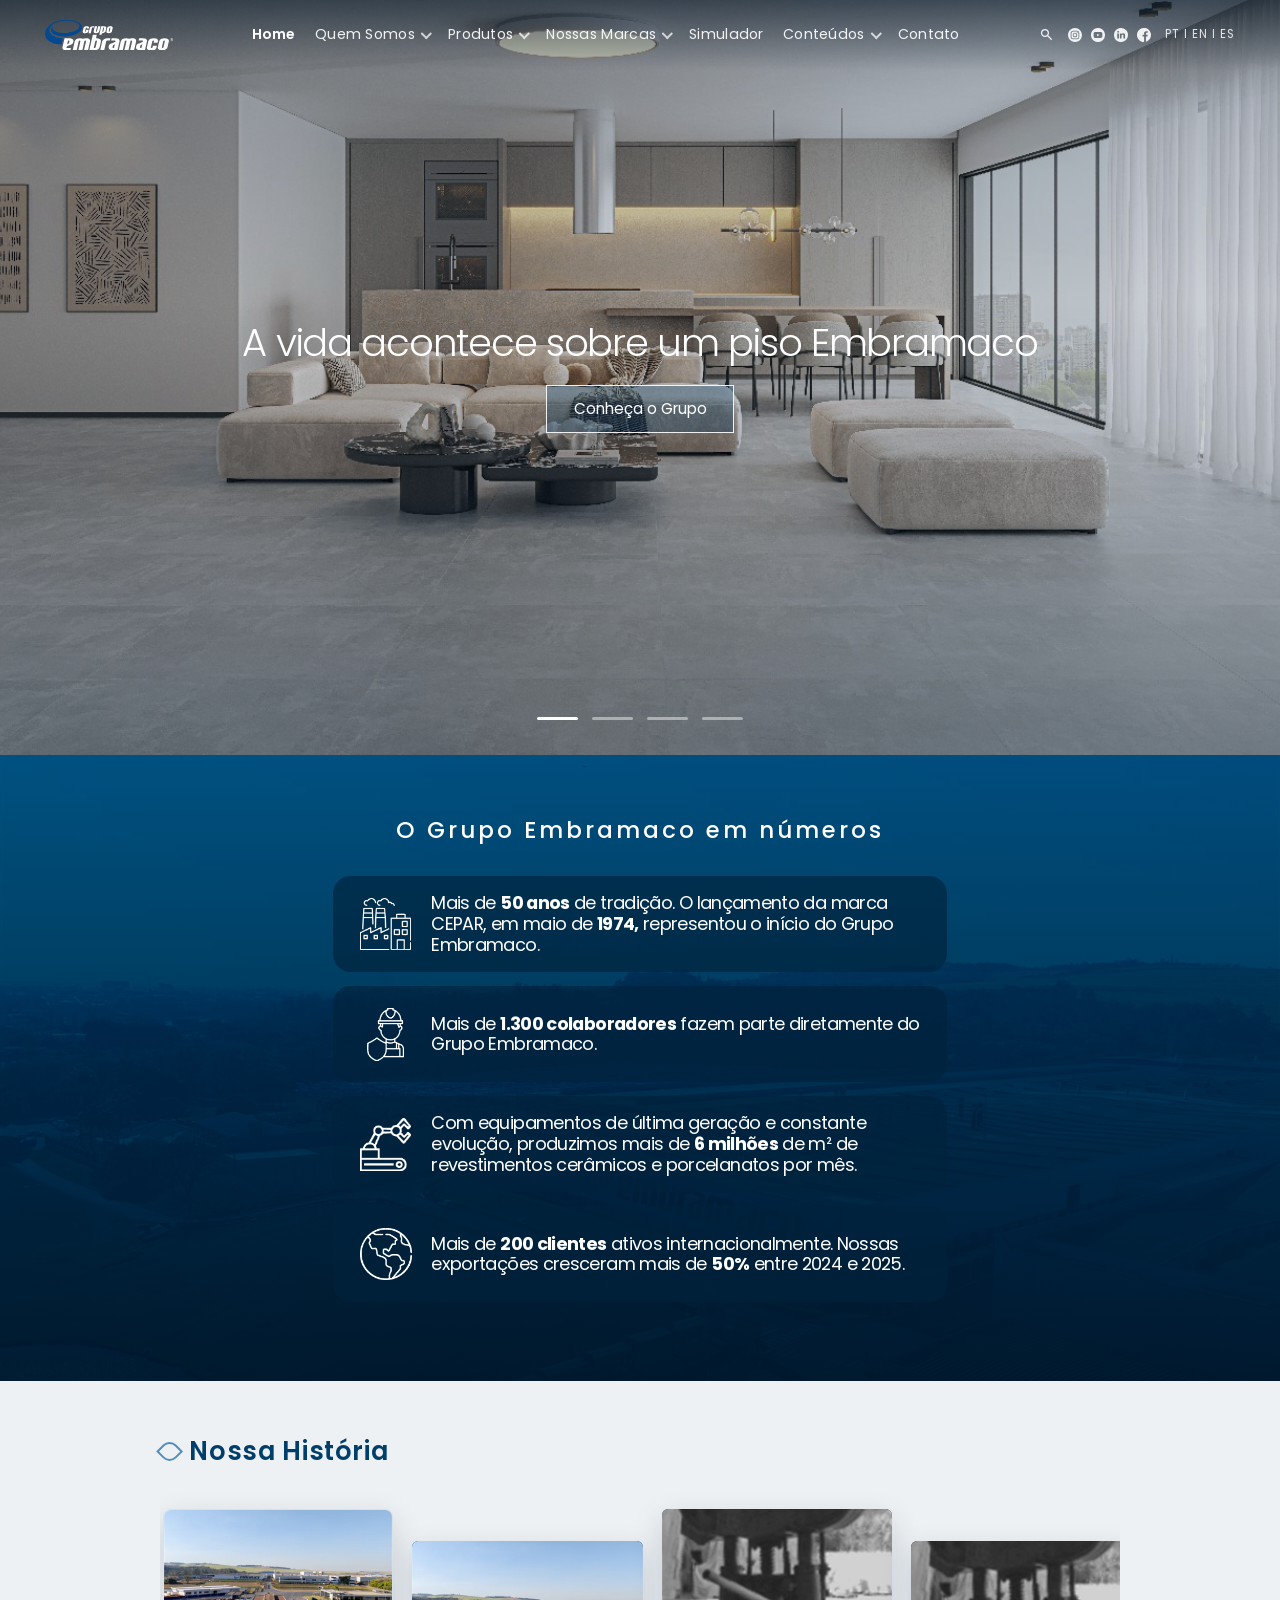
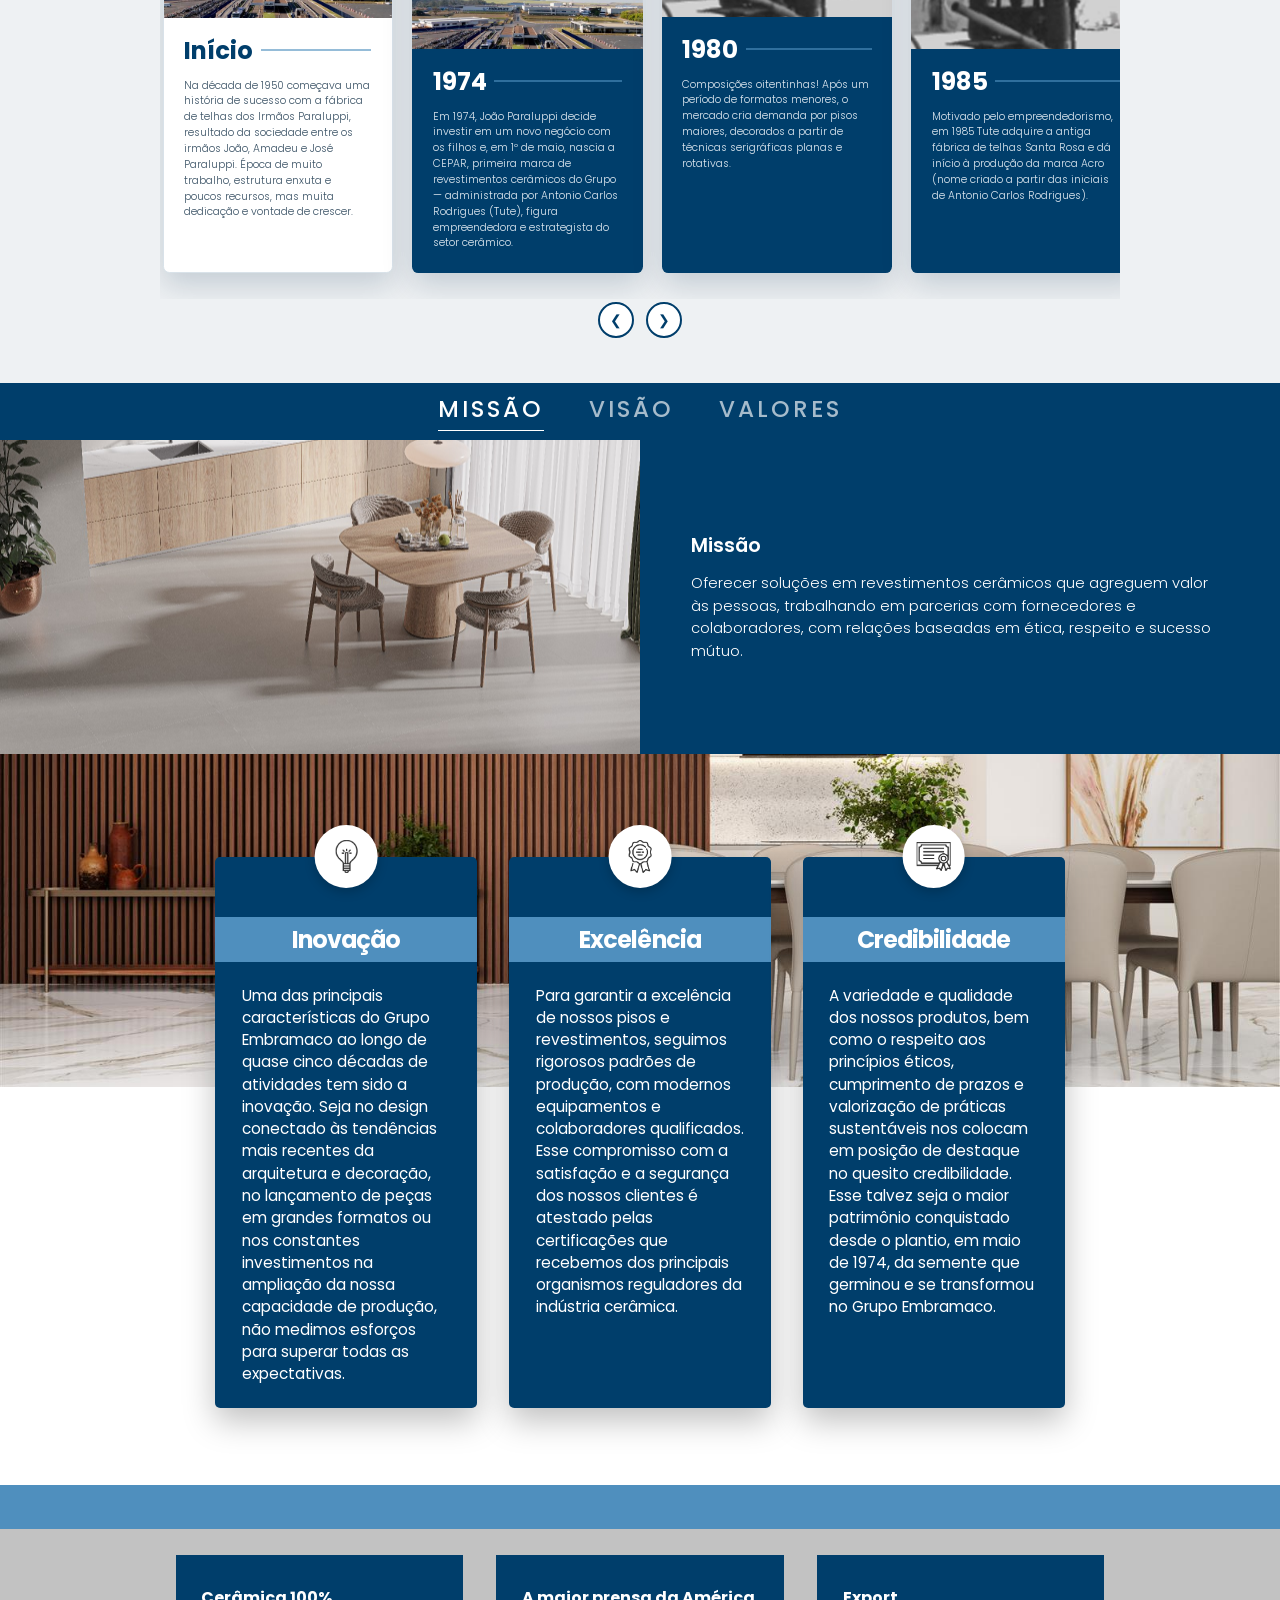
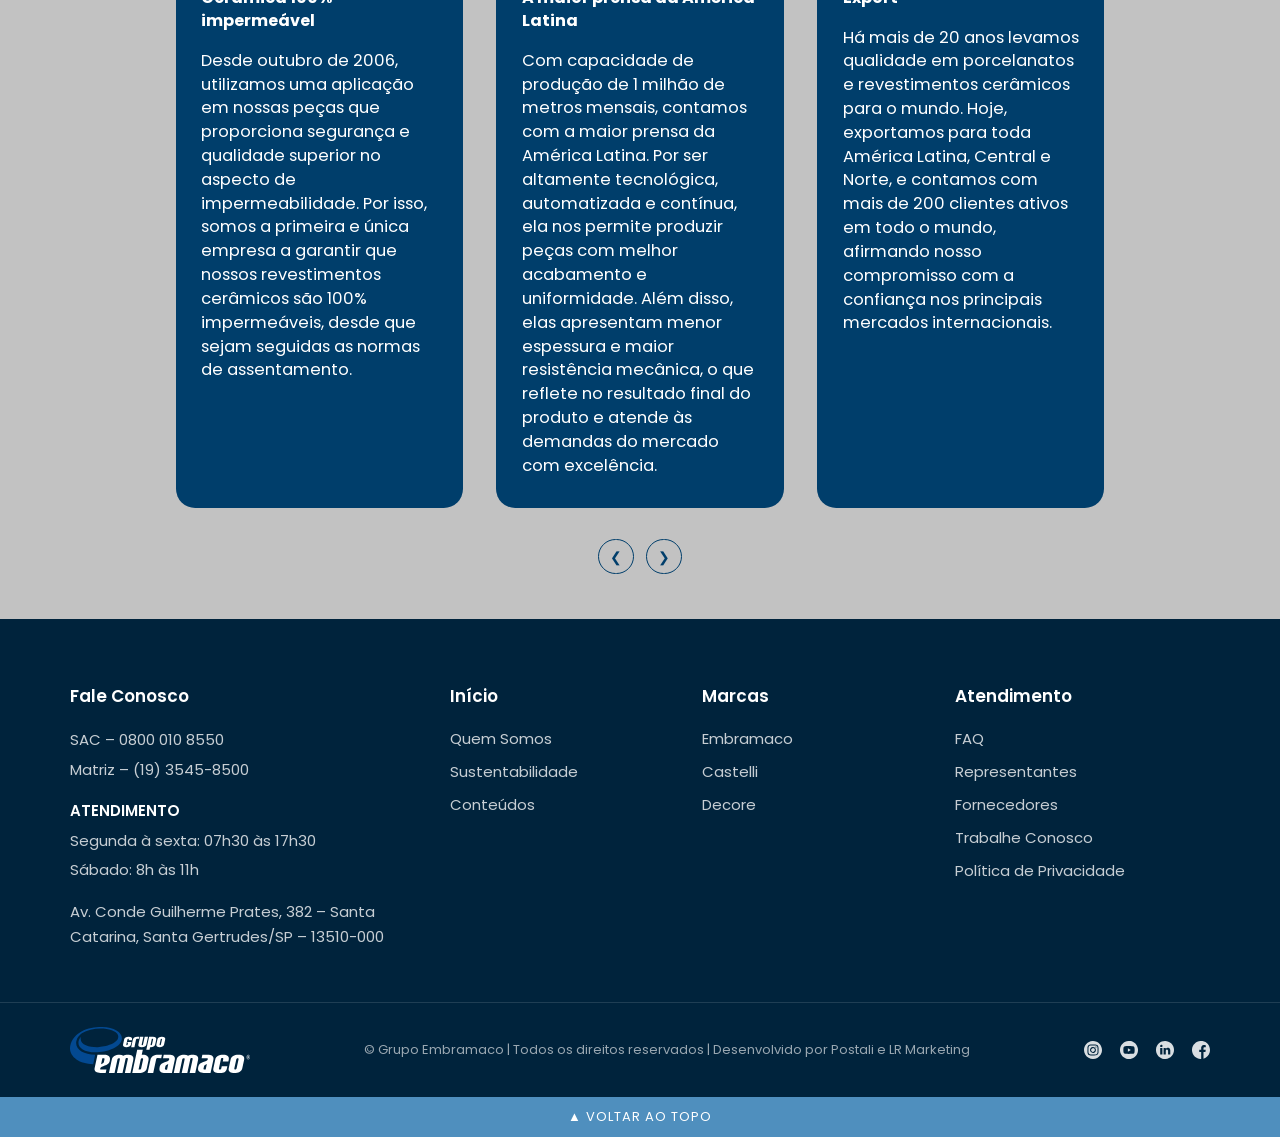
==== index.html @ 413aaa33 "Add missing 2016 milestone to the timeline (Início → 2026 complete) Co-Authored-By: Claude Opus 4.8 " ====
<!DOCTYPE html>
<html lang="pt-BR">
<head>
<meta charset="UTF-8">
<meta name="viewport" content="width=device-width, initial-scale=1.0">
<title>Grupo Embramaco — A vida acontece sobre um piso Embramaco</title>
<link rel="preconnect" href="https://fonts.googleapis.com">
<link rel="preconnect" href="https://fonts.gstatic.com" crossorigin>
<link href="https://fonts.googleapis.com/css2?family=Poppins:wght@300;400;500;600;700;800&display=swap" rel="stylesheet">
<style>
:root{
  --img-hero: url("[data-uri]");
  --img-icon-credibilidade: url("[data-uri]");
  --img-icon-excelencia: url("[data-uri]");
  --img-icon-inovacao: url("[data-uri]");
  --img-icon-search: url("[data-uri]");
  --img-logo: url("[data-uri]");
  --img-logo-footer: url("[data-uri]");
  --img-missao-chair: url("[data-uri]");
  --img-social-1: url("[data-uri]");
  --img-social-2: url("[data-uri]");
  --img-social-3: url("[data-uri]");
  --img-social-4: url("[data-uri]");
  --img-stat-1: url("[data-uri]");
  --img-stat-2: url("[data-uri]");
  --img-stat-3: url("[data-uri]");
  --img-stat-4: url("[data-uri]");
  --img-stats-aerial: url("[data-uri]");
  --img-valores-bg: url("[data-uri]");
}

</style>
<style>
  *{margin:0;padding:0;box-sizing:border-box}
  :root{--navy:#003e6b;--navy2:#00233c;--blue:#4f8fbe;--gray:#c2c2c2}
  html,body{overflow-x:hidden}
  body{font-family:'Poppins',sans-serif;color:#1a1a1a;background:#fff}
  a{text-decoration:none;color:inherit}
  .wrap{--u:calc(100vw / 2000);position:relative;width:100%}
  @media(min-width:1700px){.wrap{--u:calc(1700px / 2000)}}

  /* ===== HEADER ===== */
  .site-header{position:fixed;top:0;left:0;width:100%;z-index:200;display:flex;align-items:center;justify-content:space-between;
    padding:calc(var(--u)*30) calc(var(--u)*70);transition:background .3s ease;
    background:linear-gradient(to bottom, rgba(0,17,33,.55), rgba(0,17,33,0))}
  .site-header.scrolled{background:var(--navy);box-shadow:0 2px 12px rgba(0,0,0,.18)}
  .logo{display:block;width:calc(var(--u)*200);height:calc(var(--u)*46);background:var(--img-logo) left center/contain no-repeat;flex:0 0 auto}
  .main-nav{display:flex;gap:calc(var(--u)*30);list-style:none;align-items:center}
  .main-nav>li{position:relative}
  .main-nav>li>a{display:flex;align-items:center;gap:6px;color:#fff;font-size:calc(var(--u)*22);font-weight:400;letter-spacing:.3px;opacity:.92;transition:opacity .2s;white-space:nowrap;padding:calc(var(--u)*8) 0}
  .main-nav>li>a:hover,.main-nav>li>a.active{opacity:1;font-weight:600}
  .has-drop>a::after{content:"";width:calc(var(--u)*9);height:calc(var(--u)*9);border-right:2px solid currentColor;border-bottom:2px solid currentColor;transform:rotate(45deg) translateY(-2px);opacity:.8}
  .dropdown{position:absolute;top:100%;left:50%;transform:translateX(-50%) translateY(10px);min-width:calc(var(--u)*250);background:#fff;border-radius:6px;
    box-shadow:0 14px 34px rgba(0,0,0,.20);padding:calc(var(--u)*8) 0;opacity:0;visibility:hidden;transition:.22s ease;pointer-events:none}
  .main-nav>li:hover .dropdown{opacity:1;visibility:visible;transform:translateX(-50%) translateY(2px);pointer-events:auto}
  .dropdown li a{display:flex;align-items:center;justify-content:space-between;gap:24px;padding:calc(var(--u)*15) calc(var(--u)*26);
    color:#1a3a55;font-size:calc(var(--u)*18);font-weight:500;text-transform:uppercase;letter-spacing:.5px;border-bottom:1px solid #eef2f5;transition:.18s}
  .dropdown li:last-child a{border-bottom:none}
  .dropdown li a::after{content:"›";font-size:calc(var(--u)*22);color:#9bb3c6;font-weight:700}
  .dropdown li a:hover{background:#f3f7fa;color:var(--navy);padding-left:calc(var(--u)*32)}
  .dropdown li a:hover::after{color:var(--blue)}
  .header-right{display:flex;align-items:center;gap:calc(var(--u)*22);flex:0 0 auto}
  .header-right .icons{display:flex;align-items:center;gap:calc(var(--u)*14)}
  .ic-search{display:block;width:calc(var(--u)*24);height:calc(var(--u)*24);background:var(--img-icon-search) center/contain no-repeat;filter:brightness(0) invert(1);opacity:.9;cursor:pointer}
  .hsoc{display:block;width:calc(var(--u)*22);height:calc(var(--u)*22);background-position:center;background-repeat:no-repeat;background-size:contain;filter:brightness(0) invert(1);opacity:.9}
  .header-right .lang{color:#fff;font-size:calc(var(--u)*18);letter-spacing:1px;opacity:.85;white-space:nowrap}
  .hamburger{display:none}

  /* ===== HERO ===== */
  .hero{position:relative;width:100%;height:calc(var(--u)*1180);overflow:hidden;background:#0a2238}
  .hero-slide{position:absolute;inset:0;background-position:center;background-size:cover;background-repeat:no-repeat;opacity:0;transition:opacity 1s ease}
  .hero-slide.active{opacity:1}
  .hero::after{content:"";position:absolute;inset:0;background:linear-gradient(to bottom, rgba(0,30,55,.28), rgba(0,30,55,.12) 40%, rgba(0,30,55,.34));z-index:1}
  .hero-inner{position:relative;z-index:2;height:100%;display:flex;flex-direction:column;align-items:center;justify-content:center;text-align:center}
  .hero-inner h1{color:#fff;font-weight:300;font-size:calc(var(--u)*60);line-height:1.05;letter-spacing:calc(var(--u)*-2);white-space:nowrap}
  .hero-cta{margin-top:calc(var(--u)*34);display:inline-flex;align-items:center;justify-content:center;padding:calc(var(--u)*18) calc(var(--u)*42);
    border:calc(var(--u)*2) solid rgba(255,255,255,.9);background:rgba(0,62,107,.30);color:#fff;font-size:calc(var(--u)*24);font-weight:400;transition:background .25s}
  .hero-cta:hover{background:rgba(0,62,107,.7)}
  .hero-dots{position:absolute;bottom:calc(var(--u)*55);left:50%;transform:translateX(-50%);display:flex;gap:calc(var(--u)*22);z-index:3}
  .hero-dots span{width:calc(var(--u)*64);height:calc(var(--u)*4);border-radius:99px;background:rgba(255,255,255,.45);cursor:pointer;transition:.3s}
  .hero-dots span.active{background:#fff}

  /* ===== STATS ===== */
  .stats{position:relative;width:100%;background:var(--navy);overflow:hidden;padding:calc(var(--u)*90) 0 calc(var(--u)*100)}
  .stats-aerial{position:absolute;inset:0;width:100%;height:100%;background:var(--img-stats-aerial) center/cover no-repeat;mix-blend-mode:soft-light;opacity:.40}
  .stats::after{content:"";position:absolute;inset:0;background:linear-gradient(to bottom, rgba(0,20,38,0), rgba(0,20,38,.85))}
  .stats-inner{position:relative;z-index:2;width:calc(var(--u)*960);max-width:92%;margin:0 auto}
  .stats h2{color:#fff;text-align:center;font-weight:500;font-size:calc(var(--u)*36);letter-spacing:calc(var(--u)*4.68);margin-bottom:calc(var(--u)*46)}
  .stat-card{display:flex;align-items:center;gap:calc(var(--u)*30);background:rgba(0,35,60,.65);border-radius:calc(var(--u)*28);
    padding:calc(var(--u)*26) calc(var(--u)*42);margin-bottom:calc(var(--u)*22);min-height:calc(var(--u)*150)}
  .stat-card .ic{flex:0 0 auto;width:calc(var(--u)*82);height:calc(var(--u)*82);background-position:center;background-repeat:no-repeat;background-size:contain}
  .stat-card p{color:#fff;font-size:calc(var(--u)*27.8);line-height:1.16;letter-spacing:calc(var(--u)*-1);font-weight:400}
  .stat-card p strong{font-weight:700}

  /* ===== NOSSA HISTÓRIA (timeline) ===== */
  .historia{background:#eef1f3;padding:calc(var(--u)*80) 0 calc(var(--u)*70);position:relative;overflow:hidden}
  .historia-head{display:flex;align-items:center;gap:calc(var(--u)*16);width:calc(var(--u)*1500);max-width:92%;margin:0 auto calc(var(--u)*30)}
  .historia-head h2{color:var(--navy);font-weight:600;font-size:calc(var(--u)*40);letter-spacing:calc(var(--u)*1)}
  .historia-head .leaf{width:calc(var(--u)*30);height:calc(var(--u)*30);border:2px solid var(--blue);border-radius:50% 0;transform:rotate(45deg)}
  .timeline-wrap{position:relative;width:calc(var(--u)*1500);max-width:96%;margin:0 auto}
  .timeline-track{display:flex;align-items:stretch;gap:calc(var(--u)*30);overflow-x:auto;scroll-behavior:smooth;padding:calc(var(--u)*30) calc(var(--u)*4) calc(var(--u)*40);scrollbar-width:none;cursor:grab}
  .timeline-track::-webkit-scrollbar{display:none}
  .tl-card{flex:0 0 calc(var(--u)*360);background:var(--navy);color:#fff;border-radius:calc(var(--u)*10);padding:calc(var(--u)*30) calc(var(--u)*32) calc(var(--u)*34);
    box-shadow:0 12px 30px rgba(0,40,70,.18);position:relative}
  .tl-card.down{margin-top:calc(var(--u)*50)}
  .tl-card .yr{font-size:calc(var(--u)*38);font-weight:700;color:#fff;margin-bottom:calc(var(--u)*14);display:flex;align-items:center;gap:calc(var(--u)*12)}
  .tl-card .yr::after{content:"";flex:1;height:2px;background:var(--blue);opacity:.6}
  .tl-card p{font-size:calc(var(--u)*16.5);line-height:1.5;font-weight:300;color:#dfe9f1}
  .tl-card.intro{background:#fff;color:var(--navy);border:1px solid #d9e2e9}
  .tl-card.intro .yr{color:var(--navy)}
  .tl-card.intro p{color:#3b5366}
  .timeline-nav{display:flex;justify-content:center;gap:calc(var(--u)*18);margin-top:calc(var(--u)*6)}
  .timeline-nav button{width:calc(var(--u)*56);height:calc(var(--u)*56);border-radius:50%;border:2px solid var(--navy);background:#fff;color:var(--navy);
    font-size:calc(var(--u)*22);cursor:pointer;display:flex;align-items:center;justify-content:center;transition:.2s}
  .timeline-nav button:hover{background:var(--navy);color:#fff}

  /* ===== MISSÃO / VISÃO / VALORES ===== */
  .mvv-bar{width:100%;background:var(--navy);box-shadow:0 2px 10px rgba(0,0,0,.12);height:calc(var(--u)*89);display:flex;align-items:center;justify-content:center;gap:calc(var(--u)*70)}
  .mvv-bar button{background:none;border:none;cursor:pointer;color:#fff;font-family:'Poppins',sans-serif;font-weight:500;text-transform:uppercase;
    font-size:calc(var(--u)*36);letter-spacing:calc(var(--u)*4.68);opacity:.65;padding-bottom:calc(var(--u)*6);border-bottom:calc(var(--u)*3) solid transparent;transition:.25s}
  .mvv-bar button.active{opacity:1;border-bottom-color:#fff}
  .mvv-stage{position:relative;width:100%;height:calc(var(--u)*491);overflow:hidden}
  .mvv-panel{position:absolute;inset:0;display:flex;opacity:0;visibility:hidden;transition:opacity .5s ease}
  .mvv-panel.active{opacity:1;visibility:visible}
  .mvv-panel .pic{flex:1 1 50%;background-position:center;background-size:cover;background-repeat:no-repeat}
  .mvv-panel .txt{flex:1 1 50%;background:var(--navy);color:#fff;display:flex;flex-direction:column;justify-content:center;padding:calc(var(--u)*60) calc(var(--u)*80)}
  .mvv-panel .txt p{font-size:calc(var(--u)*23);line-height:1.55;font-weight:300}
  .mvv-panel .txt h4{font-size:calc(var(--u)*30);margin-bottom:calc(var(--u)*18);font-weight:600}
  .valores-list{display:grid;grid-template-columns:1fr 1fr;gap:calc(var(--u)*10) calc(var(--u)*40)}
  .valores-list p{font-size:calc(var(--u)*16.5);line-height:1.4}
  .valores-list strong{color:#9ec7e6}

  /* ===== VALORES CARDS ===== */
  .valores{position:relative;background:#fff;padding-bottom:calc(var(--u)*120)}
  .valores-photo{width:100%;height:calc(var(--u)*520);background:var(--img-valores-bg) center/cover no-repeat}
  .valores-cards{position:relative;z-index:3;margin-top:calc(var(--u)*-360);display:flex;justify-content:center;gap:calc(var(--u)*49)}
  .vcard{position:relative;width:calc(var(--u)*410);background:var(--navy);border-radius:calc(var(--u)*8);padding-bottom:calc(var(--u)*36);
    box-shadow:0 calc(var(--u)*20) calc(var(--u)*50) rgba(0,0,0,.25);min-height:calc(var(--u)*597)}
  .vcard .circle{position:absolute;top:calc(var(--u)*-49);left:50%;transform:translateX(-50%);width:calc(var(--u)*98);height:calc(var(--u)*98);
    border-radius:50%;background:#fff;display:flex;align-items:center;justify-content:center;box-shadow:0 calc(var(--u)*6) calc(var(--u)*16) rgba(0,0,0,.2)}
  .vcard .circle i{display:block;width:calc(var(--u)*52);height:calc(var(--u)*52);background-position:center;background-size:contain;background-repeat:no-repeat}
  .vbar{background:var(--blue);margin-top:calc(var(--u)*95);height:calc(var(--u)*69);display:flex;align-items:center;justify-content:center}
  .vbar h3{color:#fff;font-weight:700;font-size:calc(var(--u)*37);letter-spacing:calc(var(--u)*-1.5)}
  .vcard p{color:#fff;font-weight:400;font-size:calc(var(--u)*24);line-height:1.45;padding:calc(var(--u)*36) calc(var(--u)*42) 0}

  /* ===== FEATURES ===== */
  .features{position:relative;width:100%;background:var(--gray);padding-bottom:calc(var(--u)*60)}
  .features .blue-bar{width:100%;height:calc(var(--u)*69);background:var(--blue);margin-bottom:calc(var(--u)*40)}
  .features-cards{display:flex;justify-content:center;gap:calc(var(--u)*52)}
  .fcard{width:calc(var(--u)*449);min-height:calc(var(--u)*542);background:var(--navy);border-radius:0 0 calc(var(--u)*30) calc(var(--u)*30);
    padding:calc(var(--u)*48) calc(var(--u)*40);color:#fff}
  .fcard h3{font-weight:700;font-size:calc(var(--u)*25);line-height:1.45;margin-bottom:calc(var(--u)*26)}
  .fcard p{font-weight:400;font-size:calc(var(--u)*25.677);line-height:1.45}
  .features-nav{display:flex;justify-content:center;gap:calc(var(--u)*20);padding:calc(var(--u)*48) 0 calc(var(--u)*10)}
  .features-nav button{width:calc(var(--u)*55);height:calc(var(--u)*55);border-radius:50%;border:calc(var(--u)*2) solid var(--navy);background:transparent;
    color:var(--navy);font-size:calc(var(--u)*22);cursor:pointer;display:flex;align-items:center;justify-content:center;transition:.2s}
  .features-nav button:hover{background:var(--navy);color:#fff}

  /* ===== FOOTER ===== */
  footer{background:var(--navy2);color:rgba(255,255,255,.78);font-size:15px}
  .footer-top{padding:64px 70px 48px}
  .footer-grid{display:grid;grid-template-columns:1.6fr 1fr 1fr 1.2fr;gap:40px;max-width:1500px;margin:0 auto}
  .footer-col h4{color:#fff;font-size:17px;font-weight:600;margin-bottom:18px}
  .footer-col p{line-height:1.7;margin-bottom:4px}
  .footer-col ul{list-style:none}.footer-col li{margin-bottom:10px}.footer-col a:hover{color:#fff}
  .footer-bottom{border-top:1px solid rgba(255,255,255,.12);padding:24px 70px}
  .footer-bottom-inner{max-width:1500px;margin:0 auto;display:flex;align-items:center;justify-content:space-between;gap:24px;flex-wrap:wrap}
  .flogo{width:180px;height:46px;background:var(--img-logo) left center/contain no-repeat}
  .footer-copy{font-size:13px;color:rgba(255,255,255,.6)}
  .footer-social{display:flex;gap:18px}
  .fsoc{display:block;width:18px;height:18px;background-position:center;background-repeat:no-repeat;background-size:contain;filter:brightness(0) invert(1);opacity:.85}
  .back-to-top{text-align:center;background:var(--blue);color:#fff;padding:10px;font-size:13px;cursor:pointer;letter-spacing:1px}

  /* ===== MOBILE ===== */
  @media(max-width:820px){
    .wrap{--u:calc(100vw / 760)}
    .main-nav,.header-right .lang,.header-right .icons{display:none}
    .hamburger{display:flex;flex-direction:column;gap:5px;cursor:pointer}
    .hamburger span{width:26px;height:2px;background:#fff;display:block}
    .hero{height:calc(var(--u)*640)}
    .hero-inner h1{white-space:normal;font-size:calc(var(--u)*54)}
    .stats-inner{width:94%}
    .tl-card{flex-basis:calc(var(--u)*460)}
    .mvv-stage{height:auto}
    .mvv-panel{position:relative;flex-direction:column}
    .mvv-panel:not(.active){display:none}
    .mvv-panel .pic{height:calc(var(--u)*360)}
    .valores-list{grid-template-columns:1fr}
    .valores-cards{flex-direction:column;align-items:center;margin-top:calc(var(--u)*-300);gap:calc(var(--u)*70)}
    .vcard{width:calc(var(--u)*620)}.vbar{margin-top:calc(var(--u)*90)}
    .features-cards{flex-direction:column;align-items:center;gap:calc(var(--u)*40)}
    .fcard{width:calc(var(--u)*620)}
    .footer-grid{grid-template-columns:1fr 1fr}.footer-top,.footer-bottom{padding:48px 24px}
  }
</style>
<style>:root{--img-tl-1:url("[data-uri]");--img-tl-2:url("[data-uri]");--img-tl-3:url("[data-uri]");--img-tl-4:url("[data-uri]");--img-tl-5:url("[data-uri]");--img-tl-6:url("[data-uri]");--img-tl-7:url("[data-uri]");}.tl-photo{height:calc(var(--u)*168);background-size:cover;background-position:center;margin:calc(var(--u)*-30) calc(var(--u)*-32) calc(var(--u)*22);border-radius:calc(var(--u)*10) calc(var(--u)*10) 0 0}</style>
</head>
<body>
<div class="wrap">

  <!-- HEADER -->
  <header class="site-header" id="siteHeader">
    <a href="index.html" class="logo" aria-label="Grupo Embramaco"></a>
    <ul class="main-nav">
      <li><a href="index.html" class="active">Home</a></li>
      <li class="has-drop"><a href="quem-somos.html">Quem Somos</a>
        <ul class="dropdown">
          <li><a href="quem-somos.html">Institucional</a></li>
          <li><a href="sustentabilidade.html">Sustentabilidade</a></li>
        </ul>
      </li>
      <li class="has-drop"><a href="produtos.html">Produtos</a>
        <ul class="dropdown">
          <li><a href="produtos.html">Cerâmica</a></li>
          <li><a href="produtos.html">Porcelanato</a></li>
        </ul>
      </li>
      <li class="has-drop"><a href="quem-somos.html#marcas">Nossas Marcas</a>
        <ul class="dropdown">
          <li><a href="#">Embramaco</a></li>
          <li><a href="#">Castelli</a></li>
          <li><a href="#">Decore</a></li>
        </ul>
      </li>
      <li><a href="simulador.html">Simulador</a></li>
      <li class="has-drop"><a href="#">Conteúdos</a>
        <ul class="dropdown">
          <li><a href="#">Download</a></li>
          <li><a href="#">Blog</a></li>
        </ul>
      </li>
      <li><a href="contato.html">Contato</a></li>
    </ul>
    <div class="header-right">
      <span class="ic-search" title="Buscar"></span>
      <div class="icons">
        <span class="hsoc" style="background-image:var(--img-social-1)"></span>
        <span class="hsoc" style="background-image:var(--img-social-2)"></span>
        <span class="hsoc" style="background-image:var(--img-social-3)"></span>
        <span class="hsoc" style="background-image:var(--img-social-4)"></span>
      </div>
      <span class="lang">PT I EN I ES</span>
    </div>
    <div class="hamburger"><span></span><span></span><span></span></div>
  </header>

  <!-- HERO (carrossel) -->
  <section class="hero" id="hero">
    <div class="hero-slide active" style="background-image:var(--img-hero)"></div>
    <div class="hero-slide" style="background-image:var(--img-valores-bg)"></div>
    <div class="hero-slide" style="background-image:var(--img-missao-chair)"></div>
    <div class="hero-slide" style="background-image:var(--img-stats-aerial);background-color:#0a2238"></div>
    <div class="hero-inner">
      <h1>A vida acontece sobre um piso Embramaco</h1>
      <a class="hero-cta" href="quem-somos.html">Conheça o Grupo</a>
    </div>
    <div class="hero-dots" id="heroDots"></div>
  </section>

  <!-- STATS -->
  <section class="stats">
    <div class="stats-aerial"></div>
    <div class="stats-inner">
      <h2>O Grupo Embramaco em números</h2>
      <div class="stat-card"><div class="ic" style="background-image:var(--img-stat-1)"></div>
        <p>Mais de <strong>50 anos</strong> de tradição. O lançamento da marca CEPAR, em maio de <strong>1974,</strong> representou o início do Grupo Embramaco.</p></div>
      <div class="stat-card"><div class="ic" style="background-image:var(--img-stat-2)"></div>
        <p>Mais de <strong>1.300 colaboradores</strong> fazem parte diretamente do Grupo Embramaco.</p></div>
      <div class="stat-card"><div class="ic" style="background-image:var(--img-stat-3)"></div>
        <p>Com equipamentos de última geração e constante evolução, produzimos mais de <strong>6 milhões</strong> de m² de revestimentos cerâmicos e porcelanatos por mês.</p></div>
      <div class="stat-card"><div class="ic" style="background-image:var(--img-stat-4)"></div>
      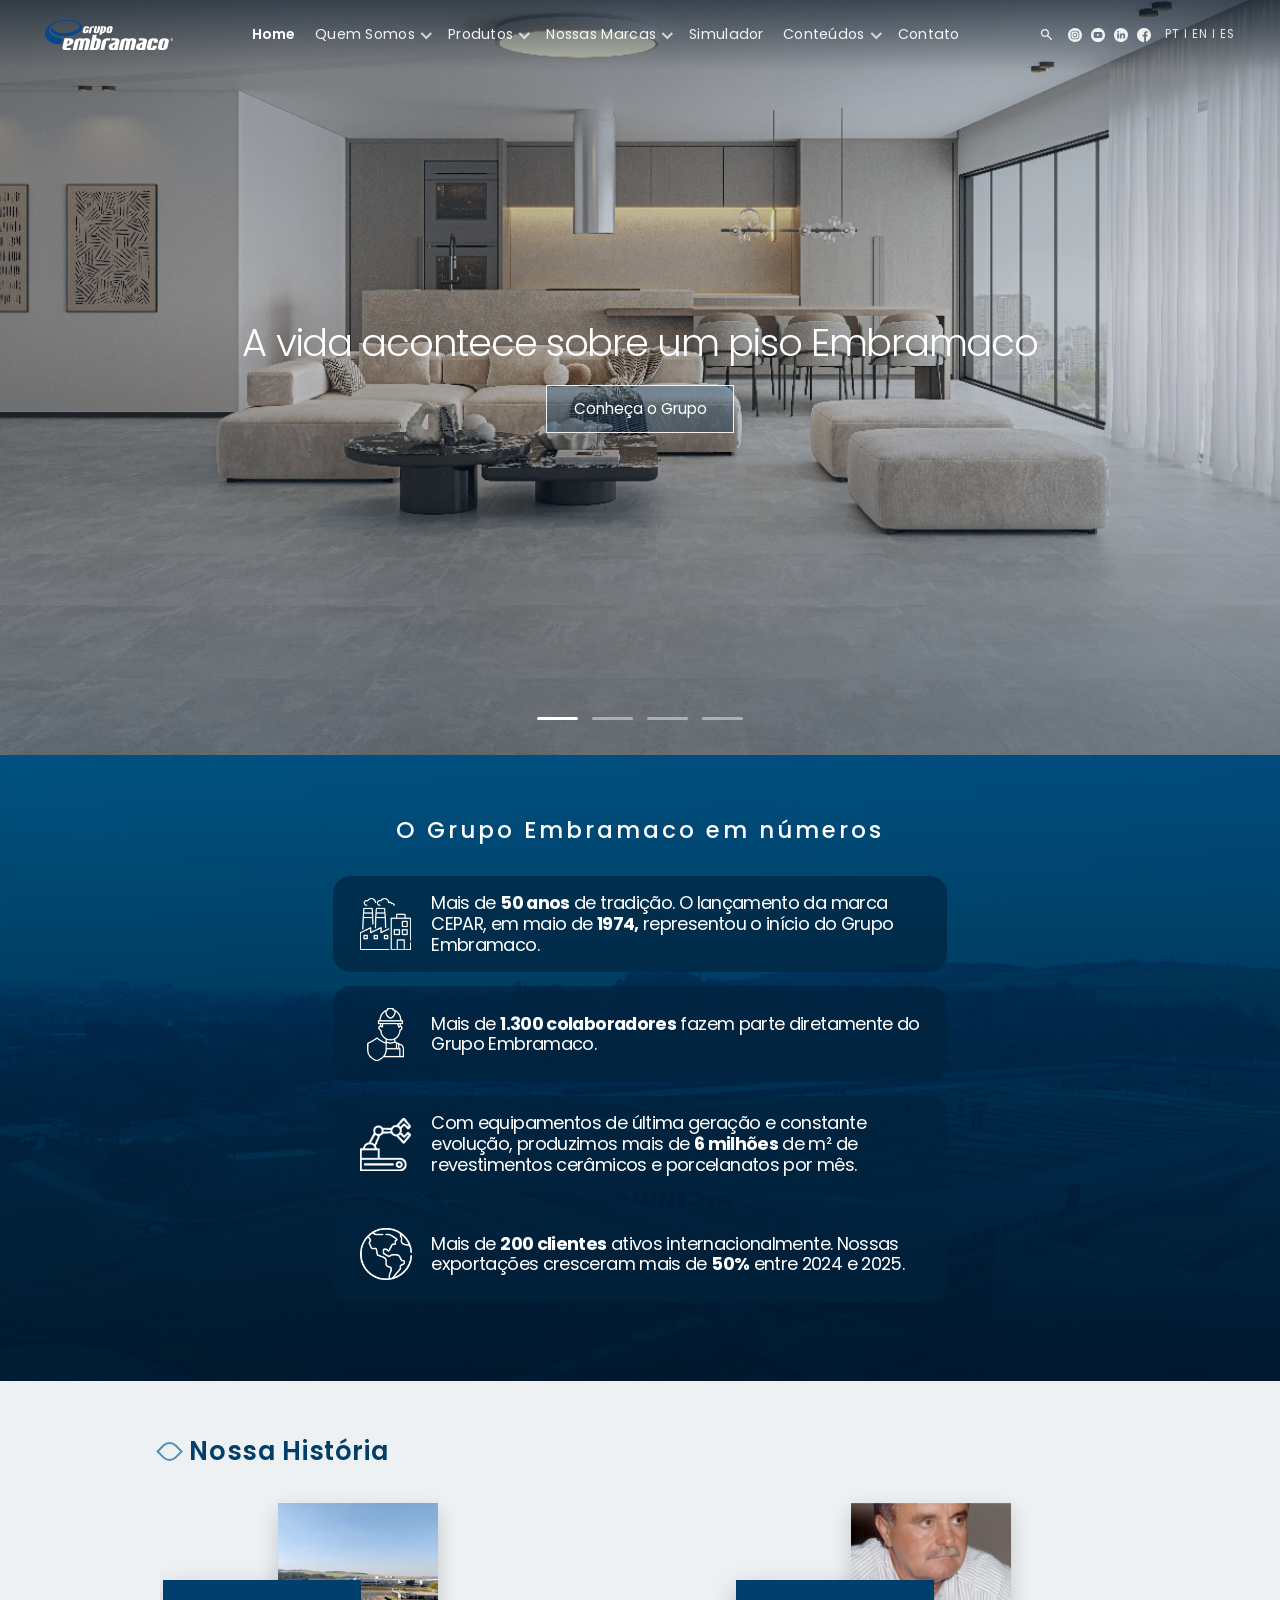
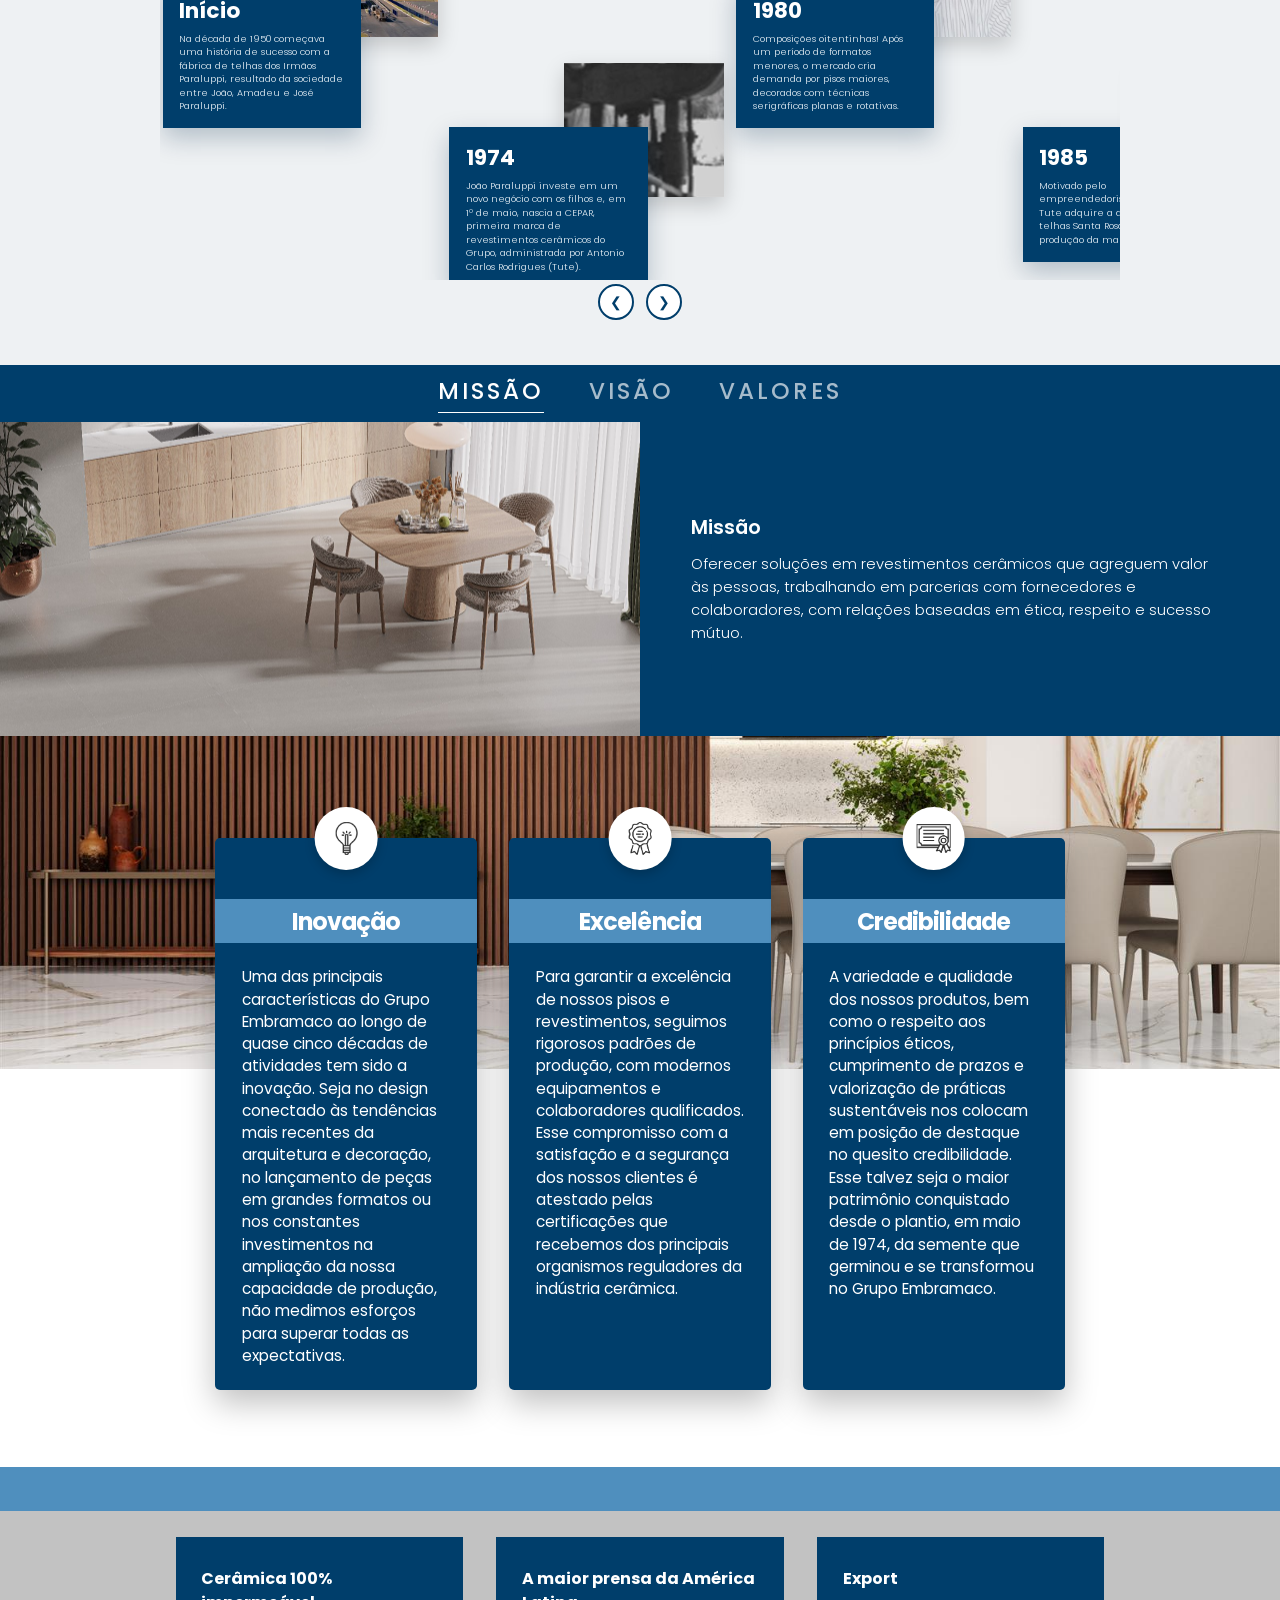
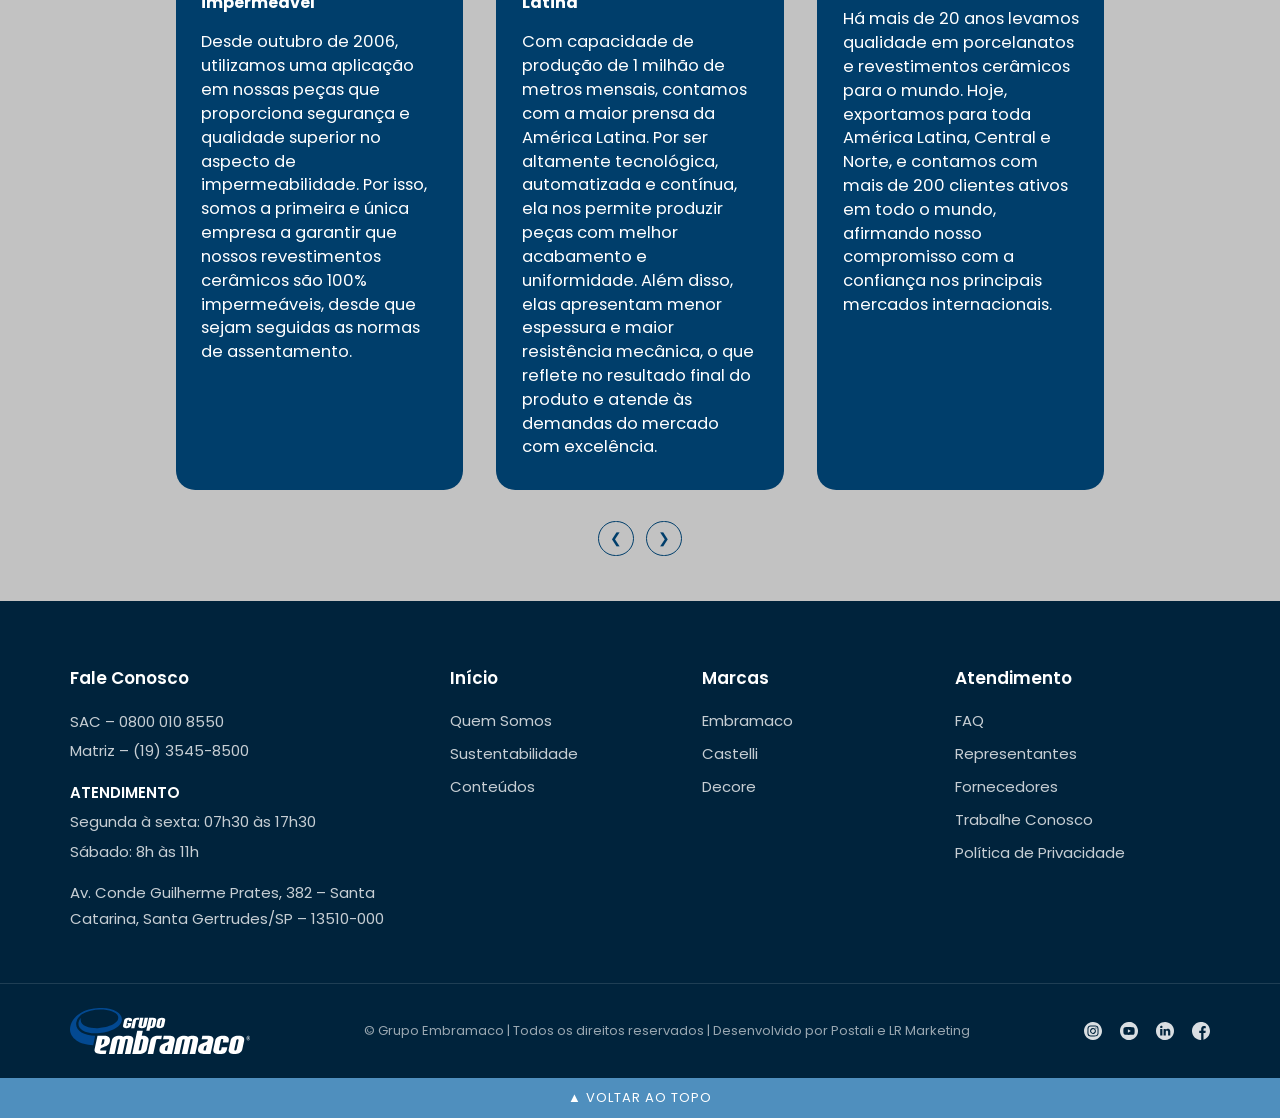
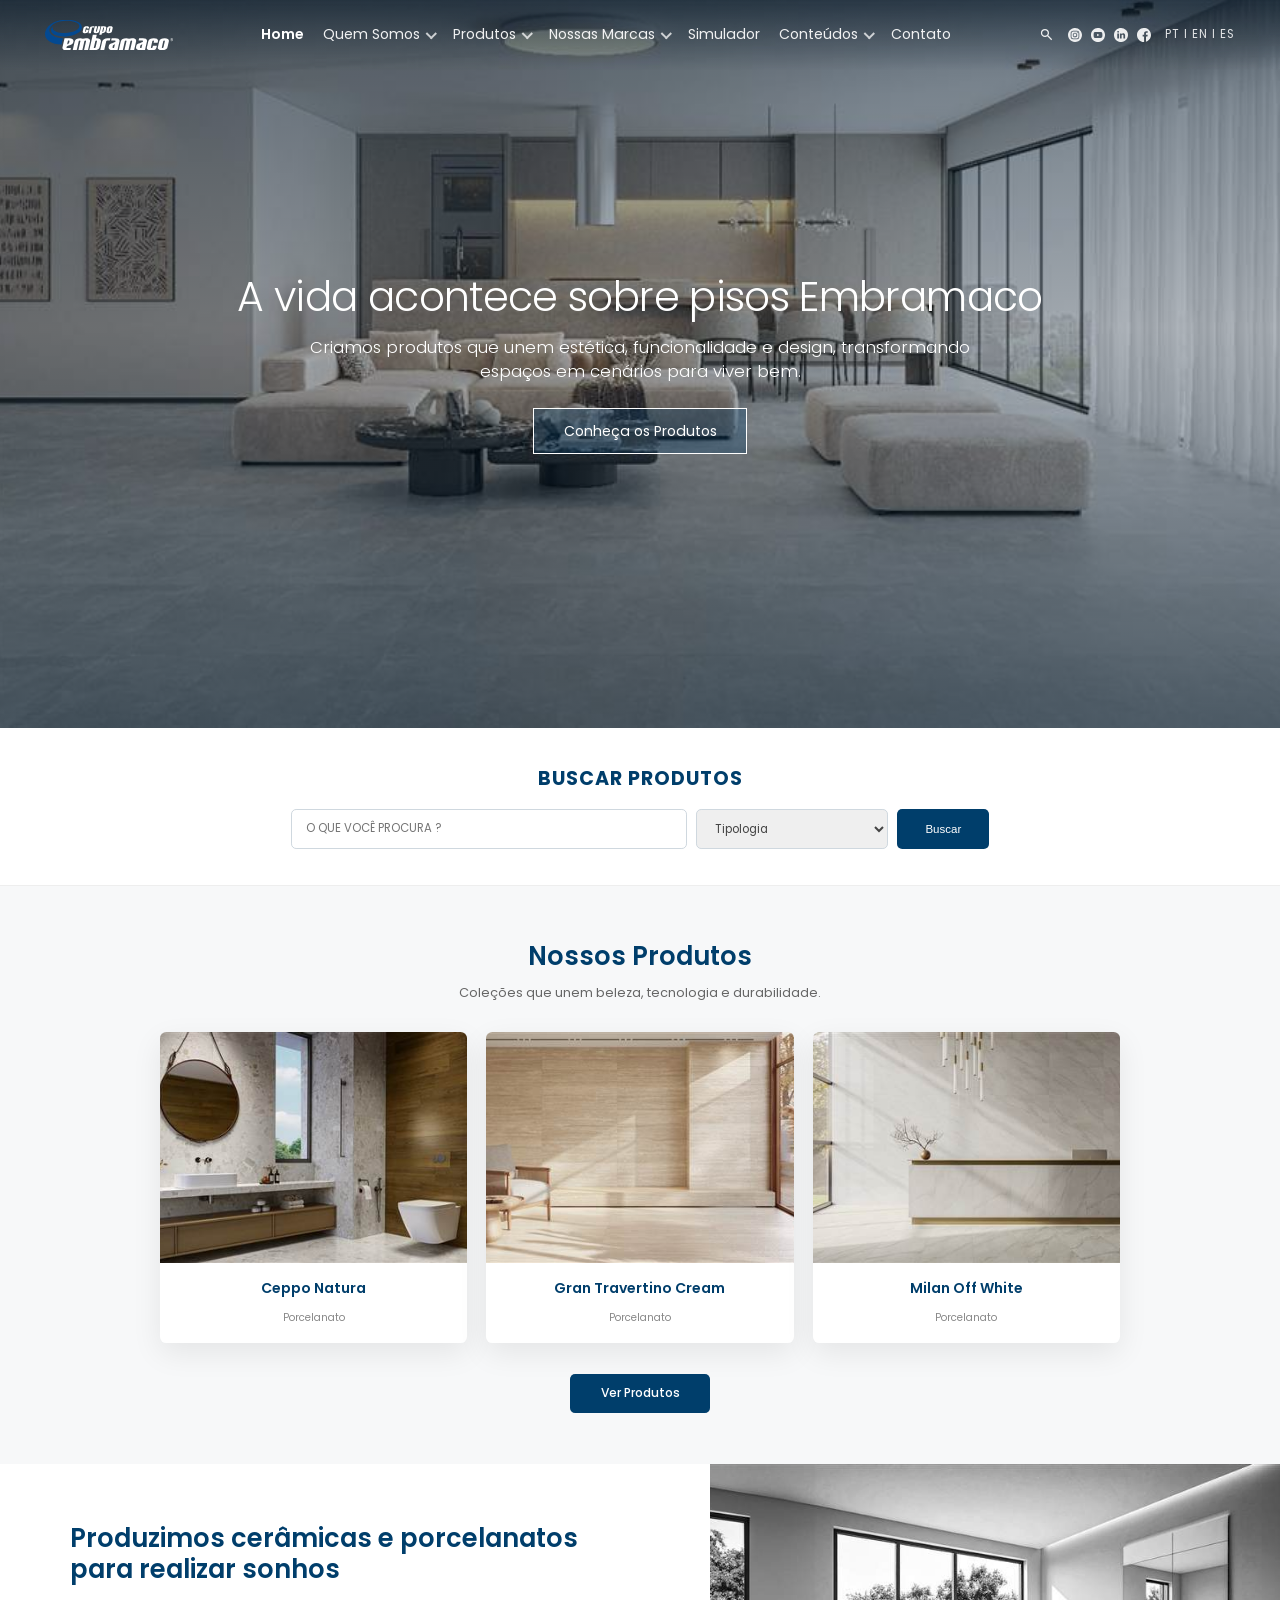
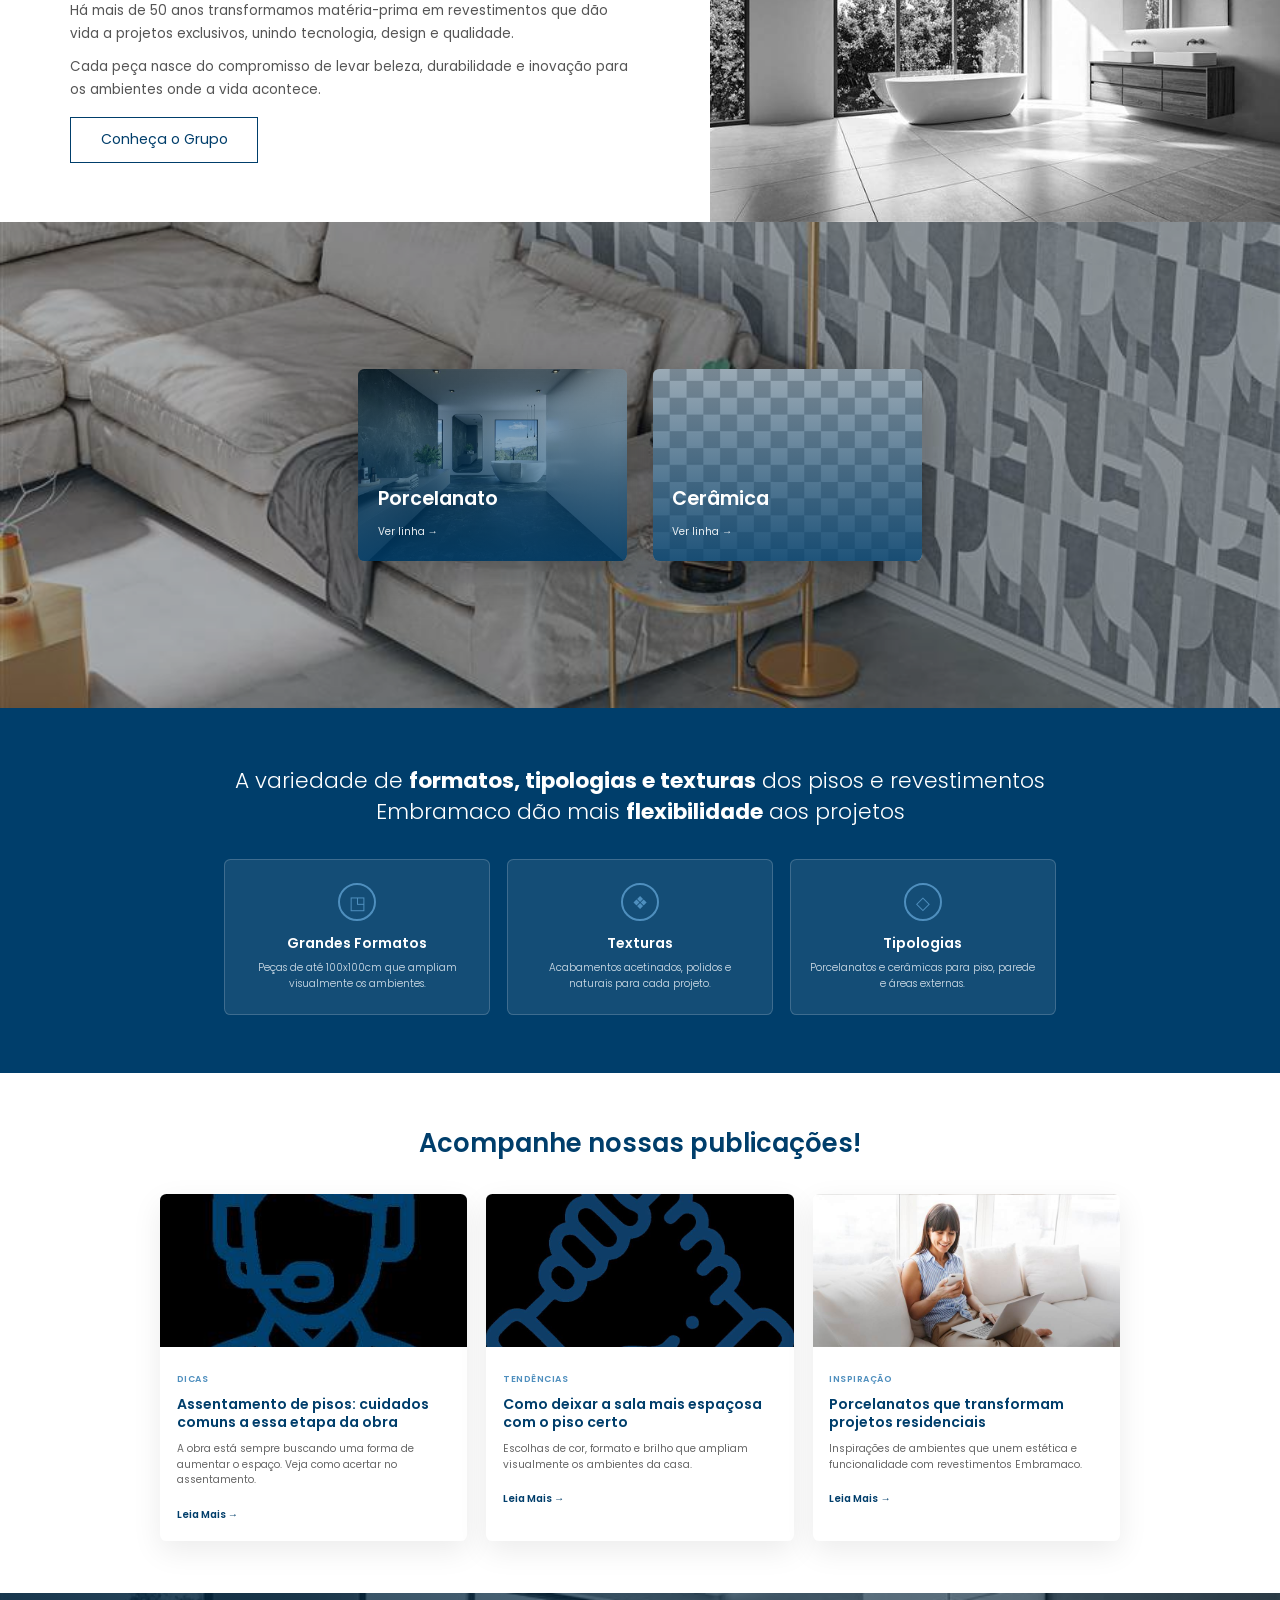
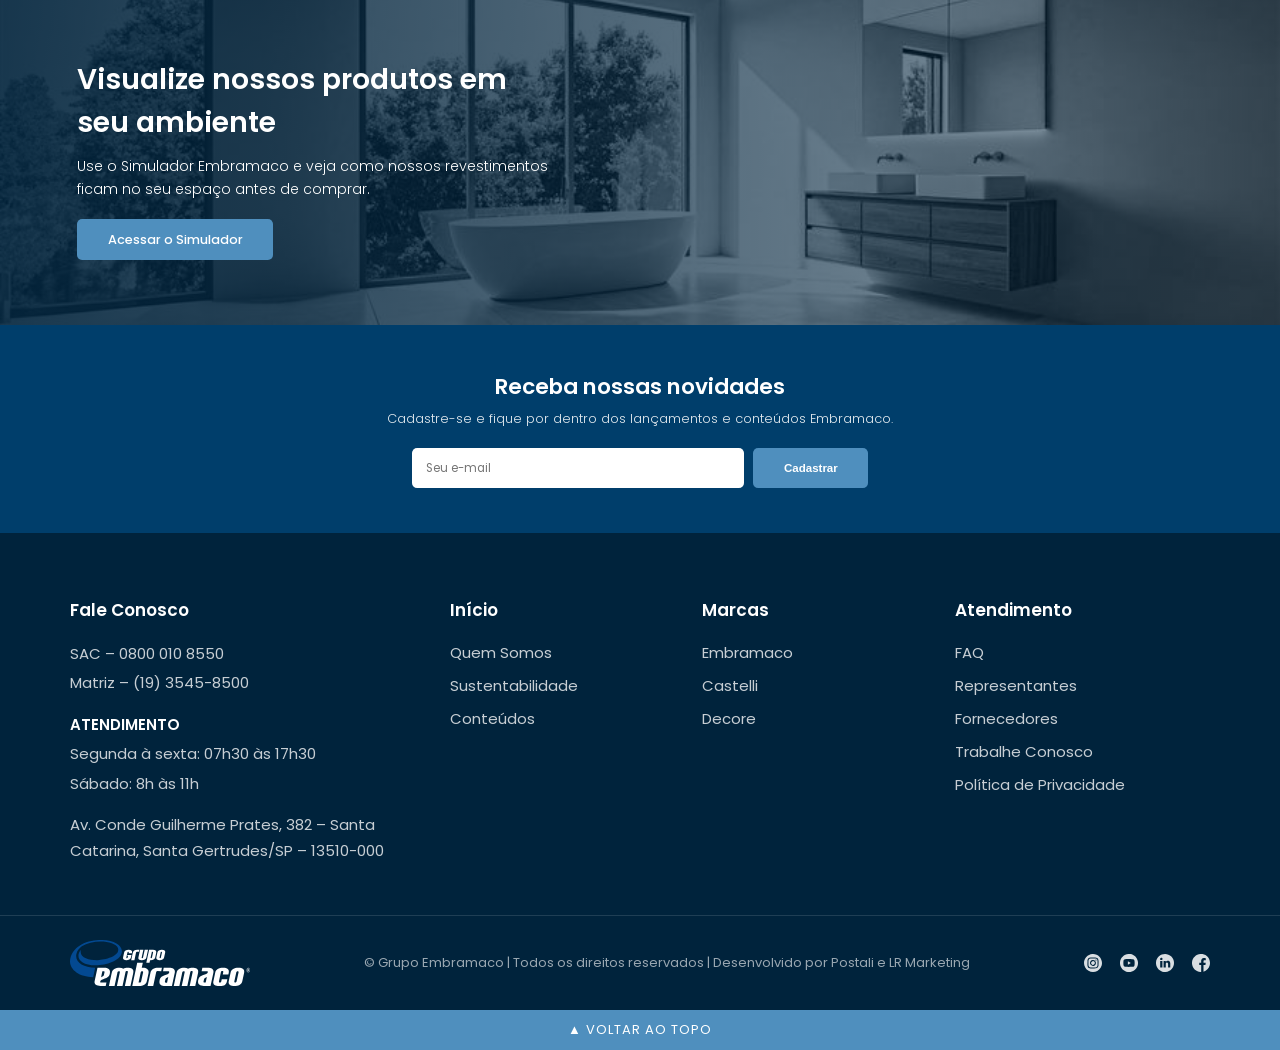
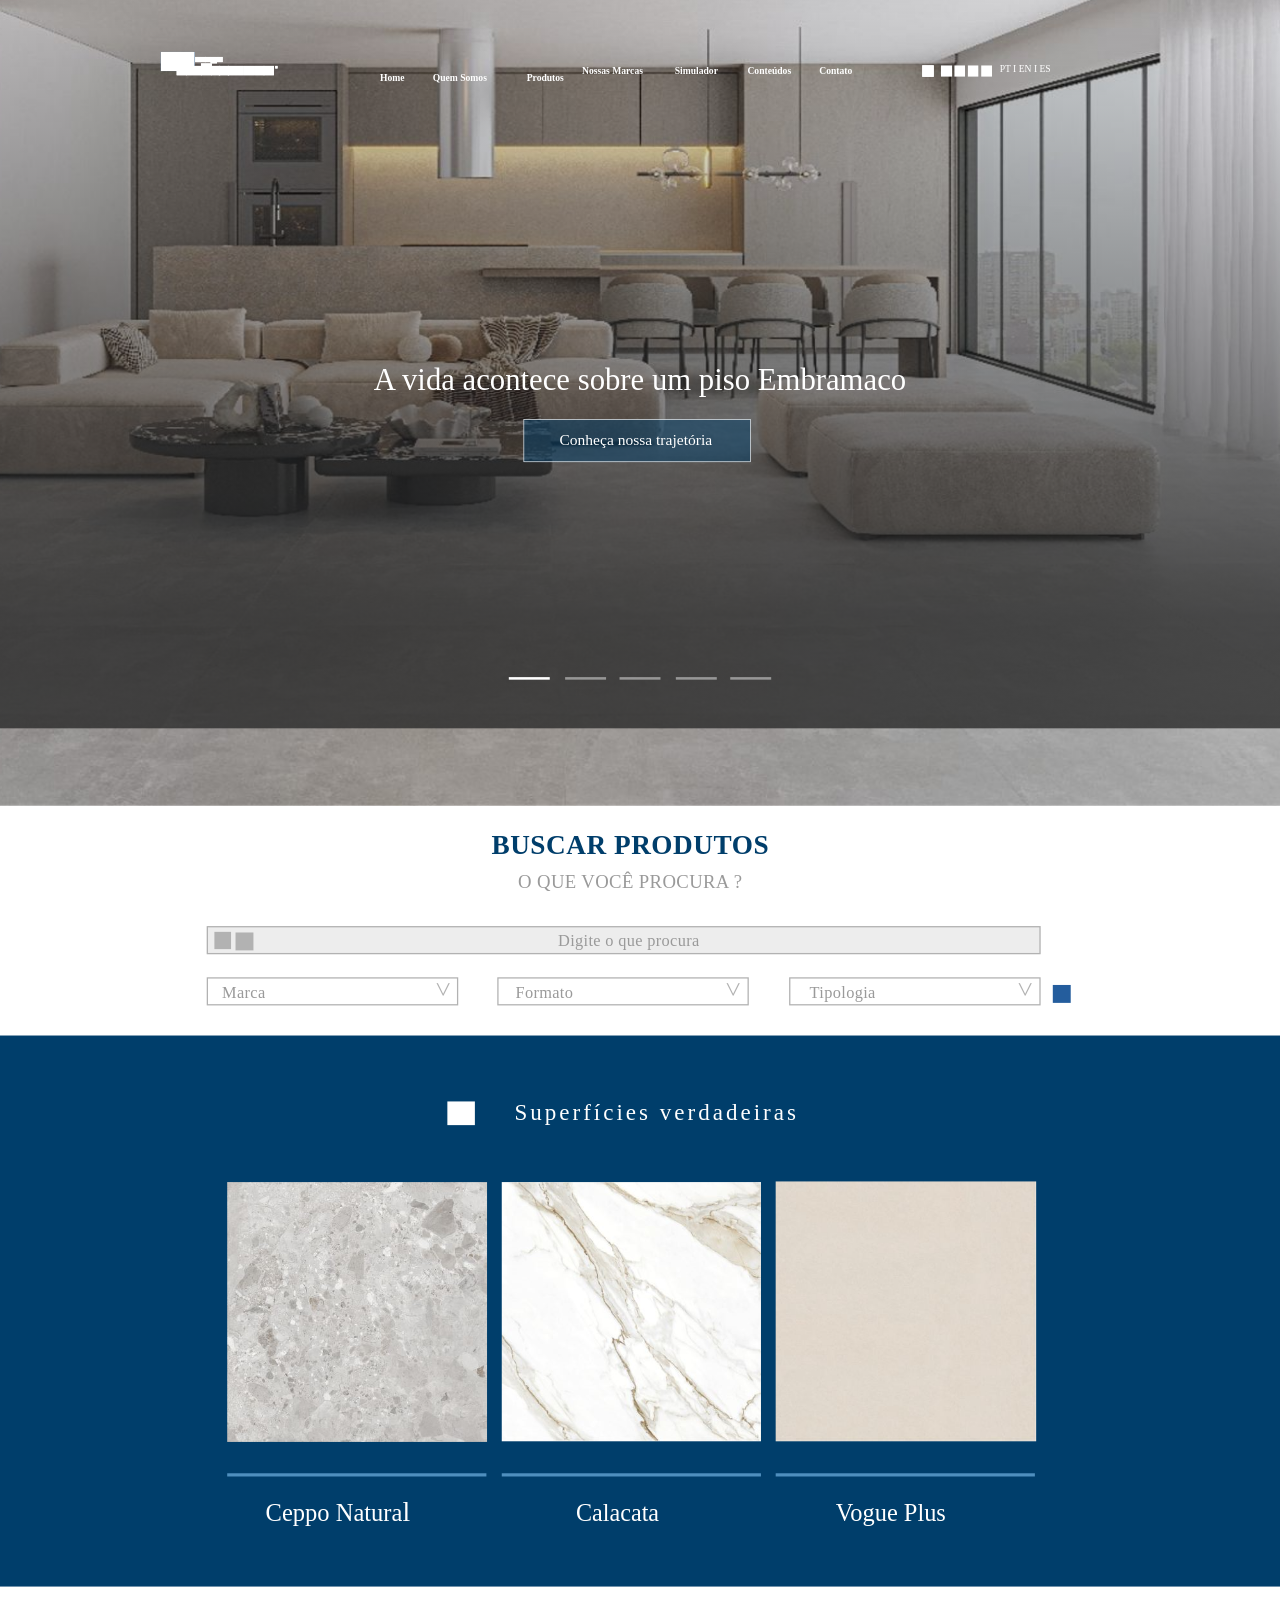
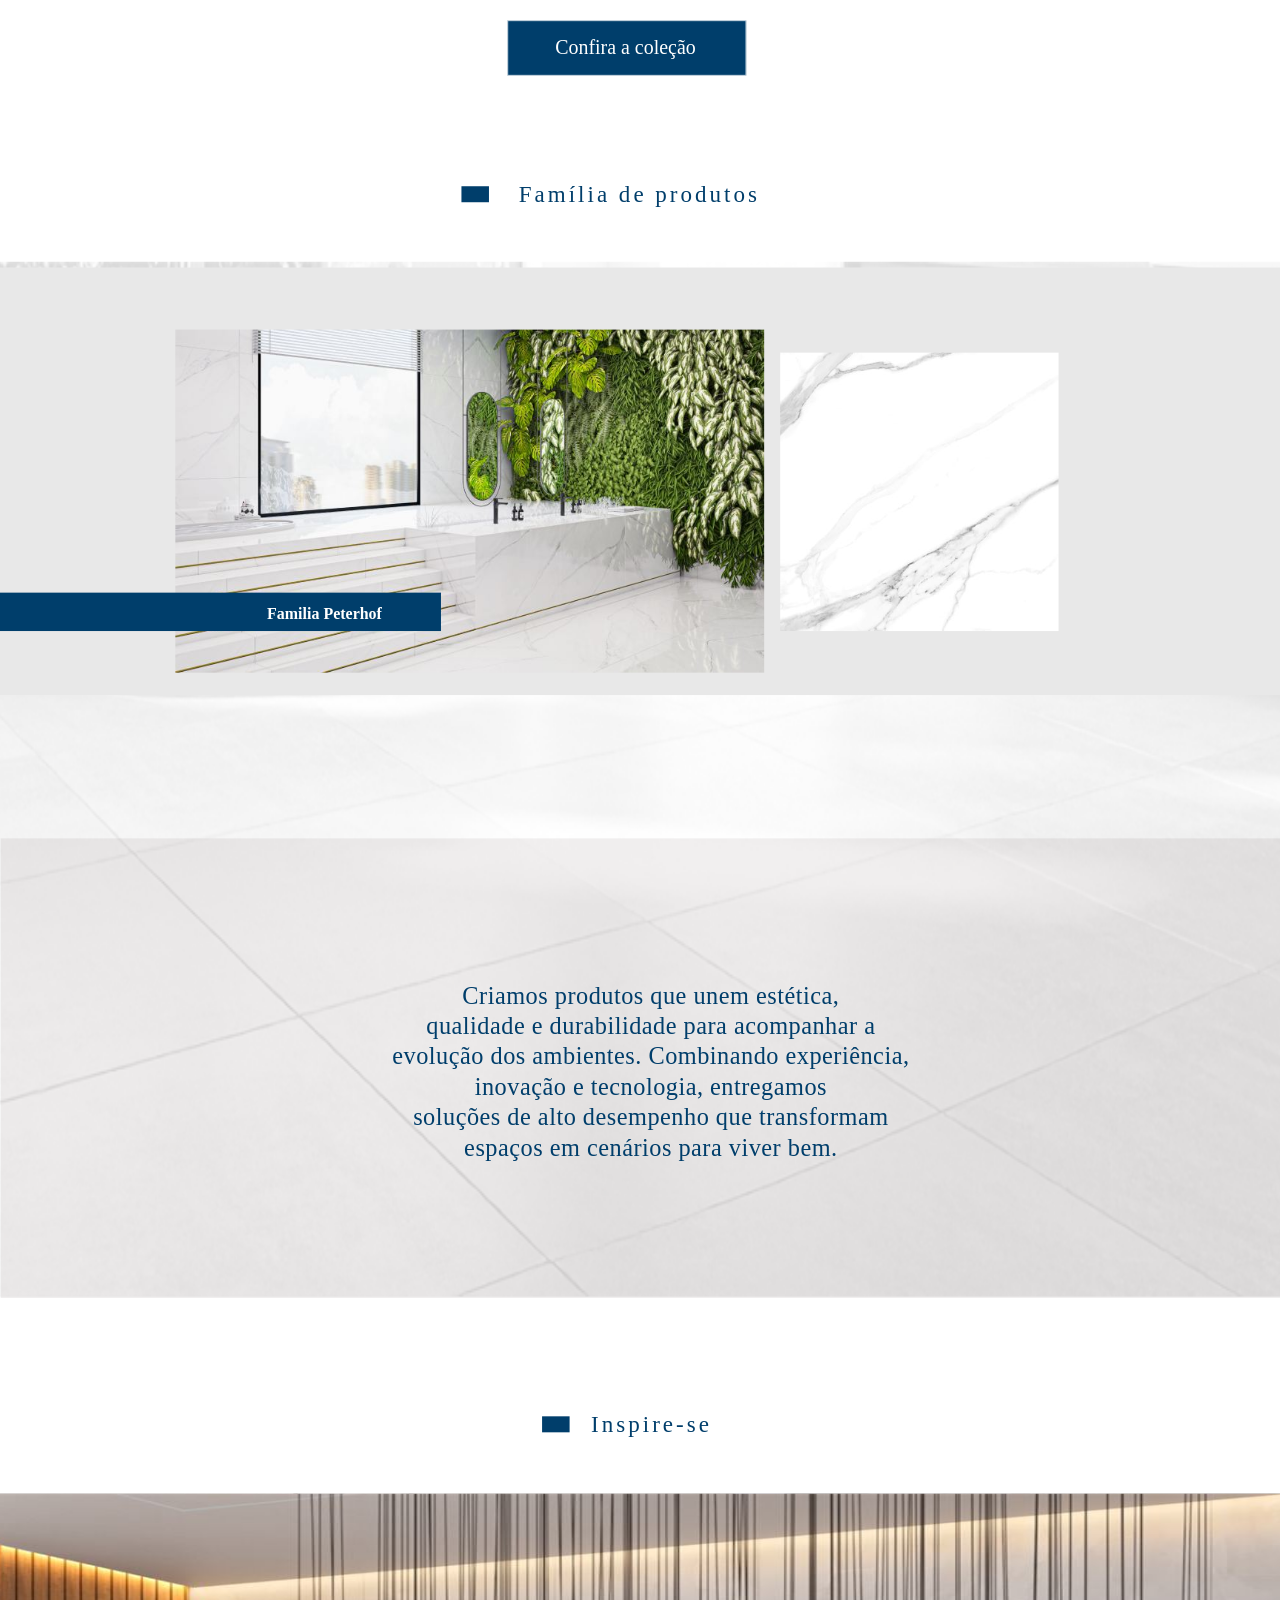
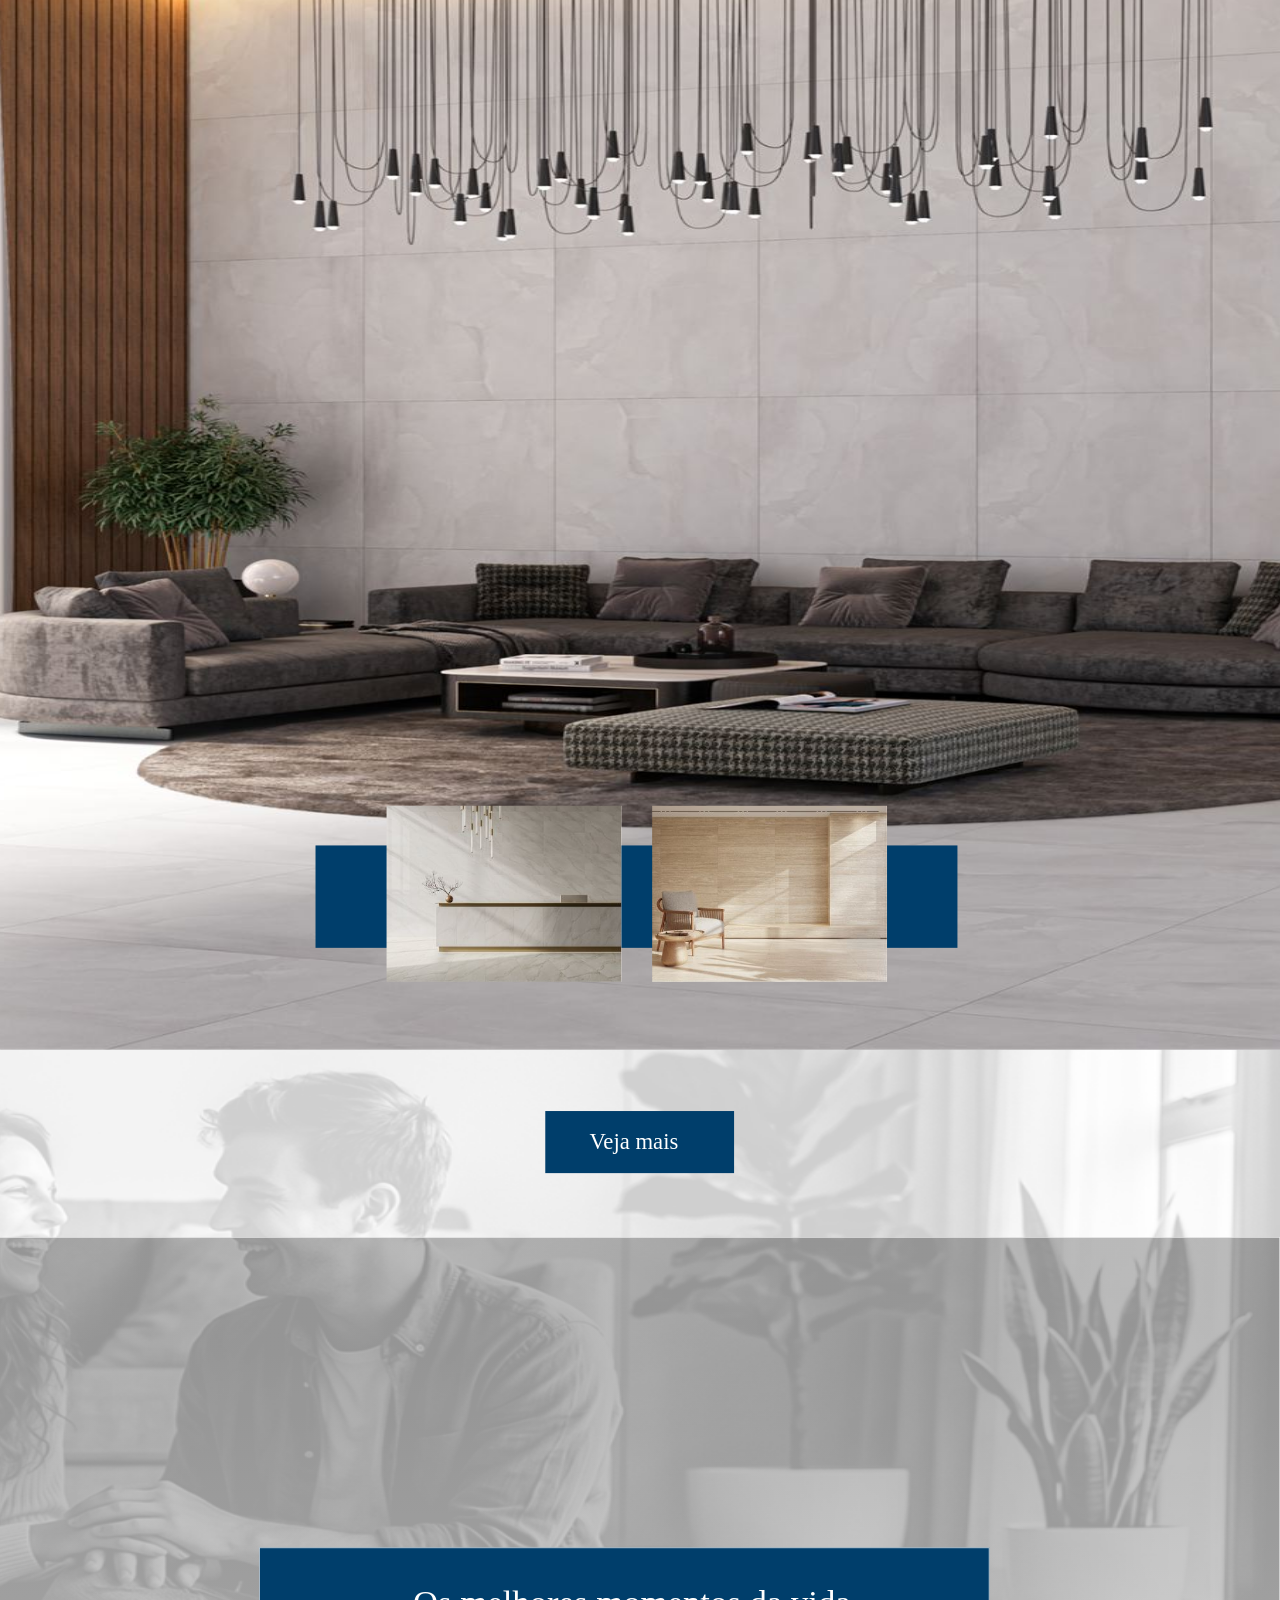
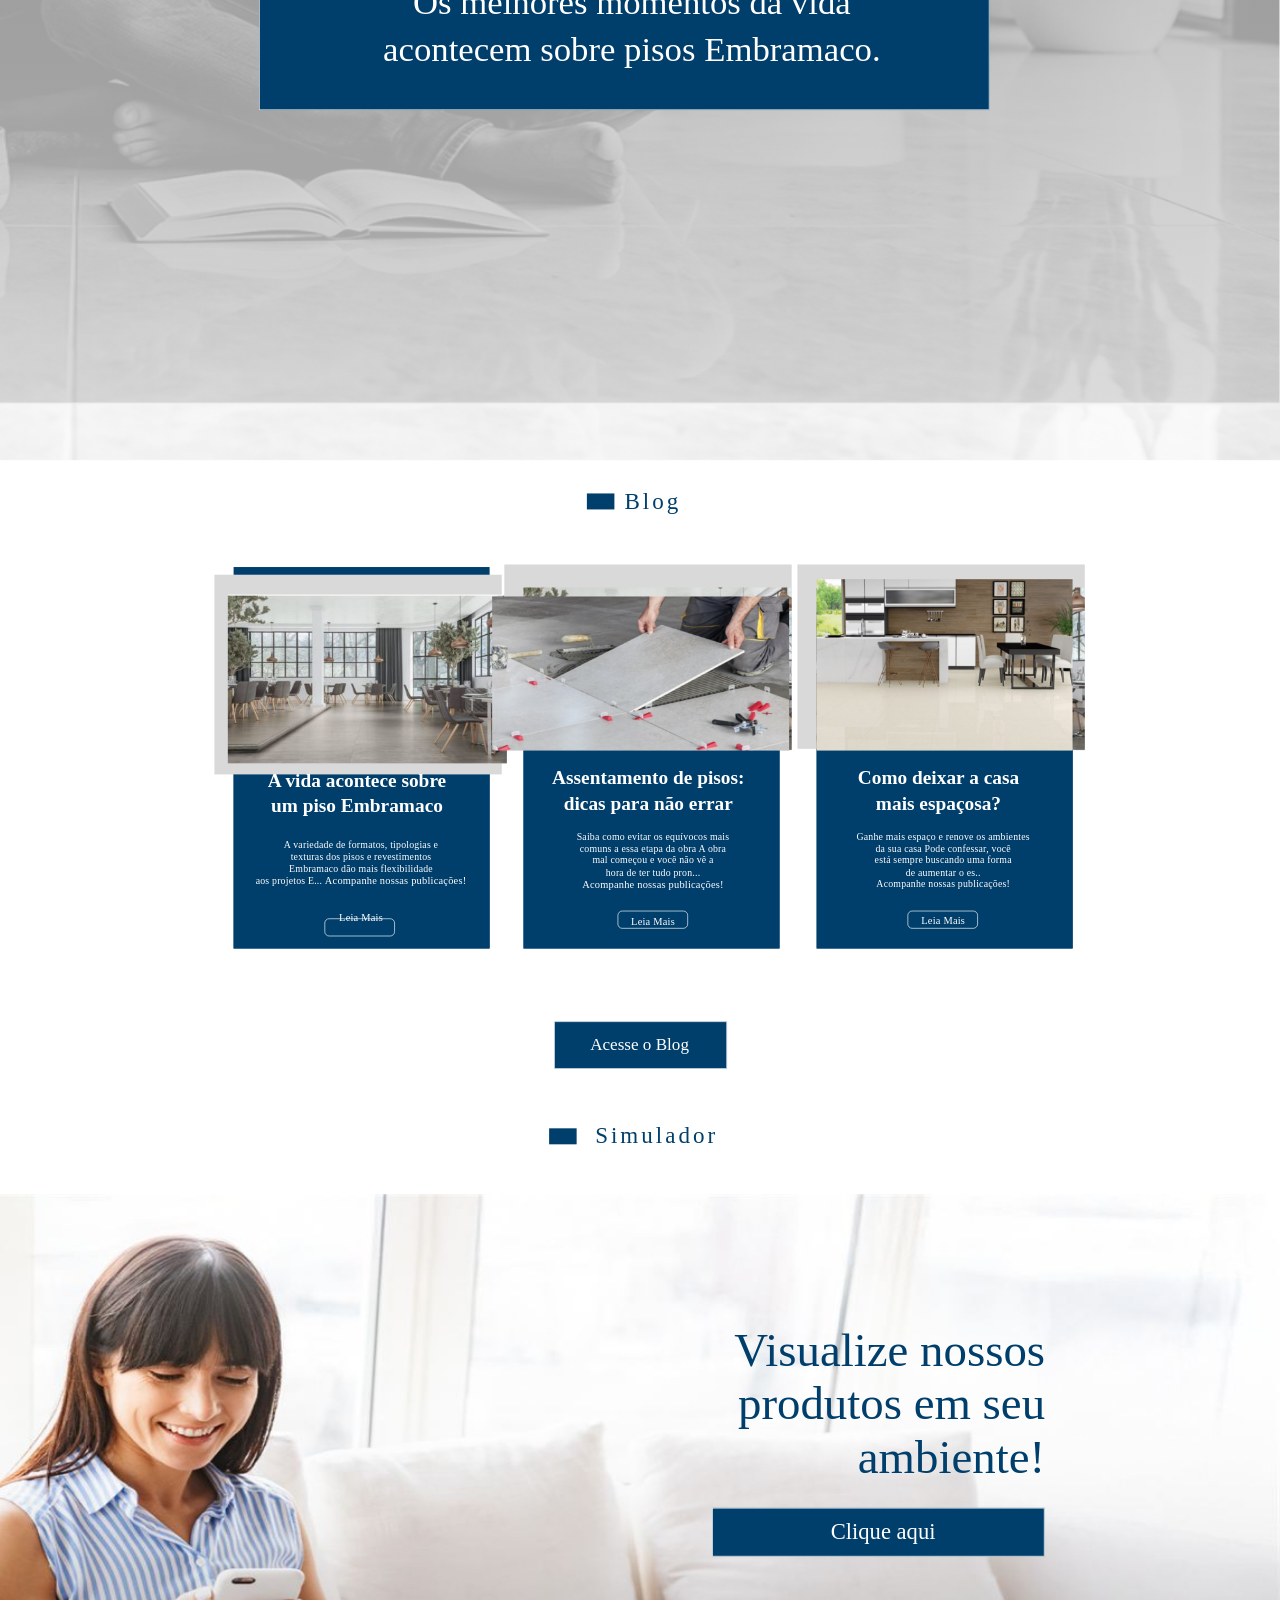
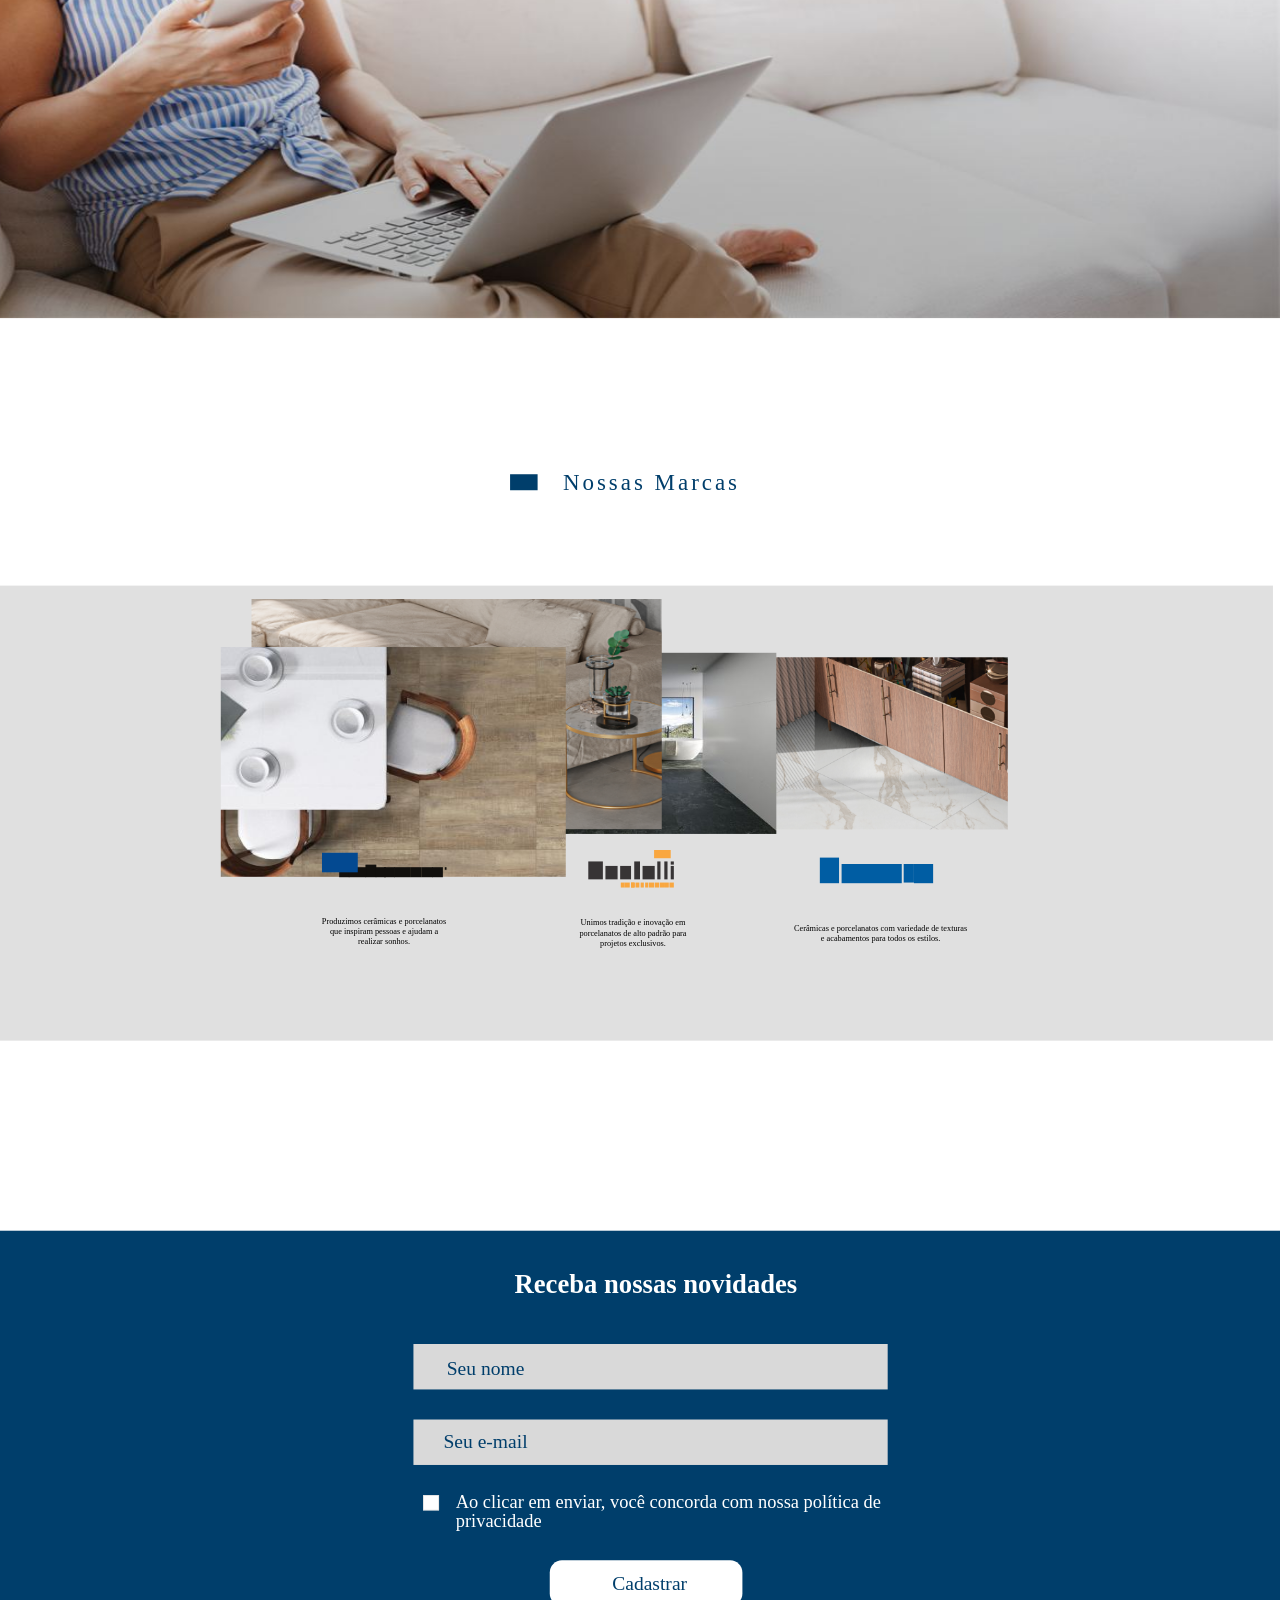
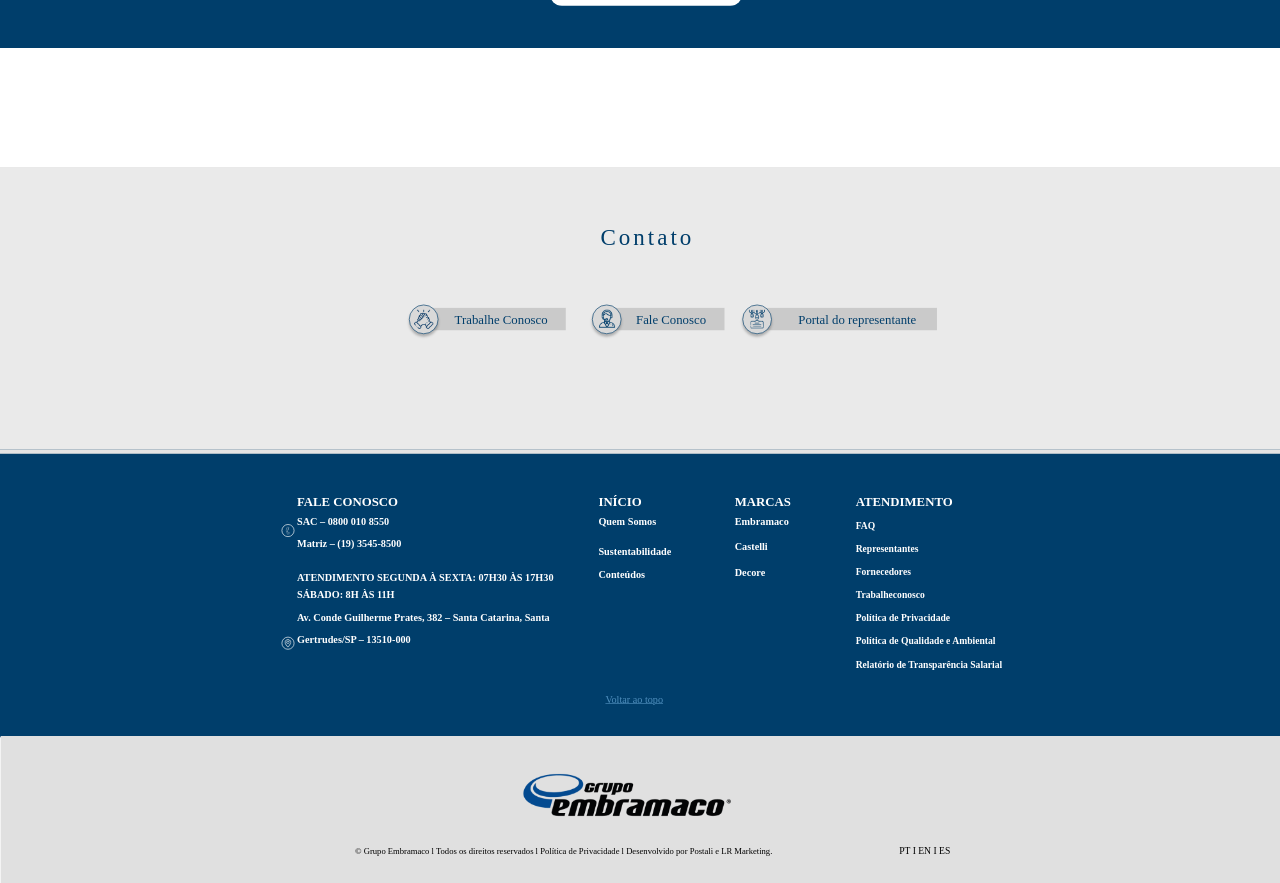
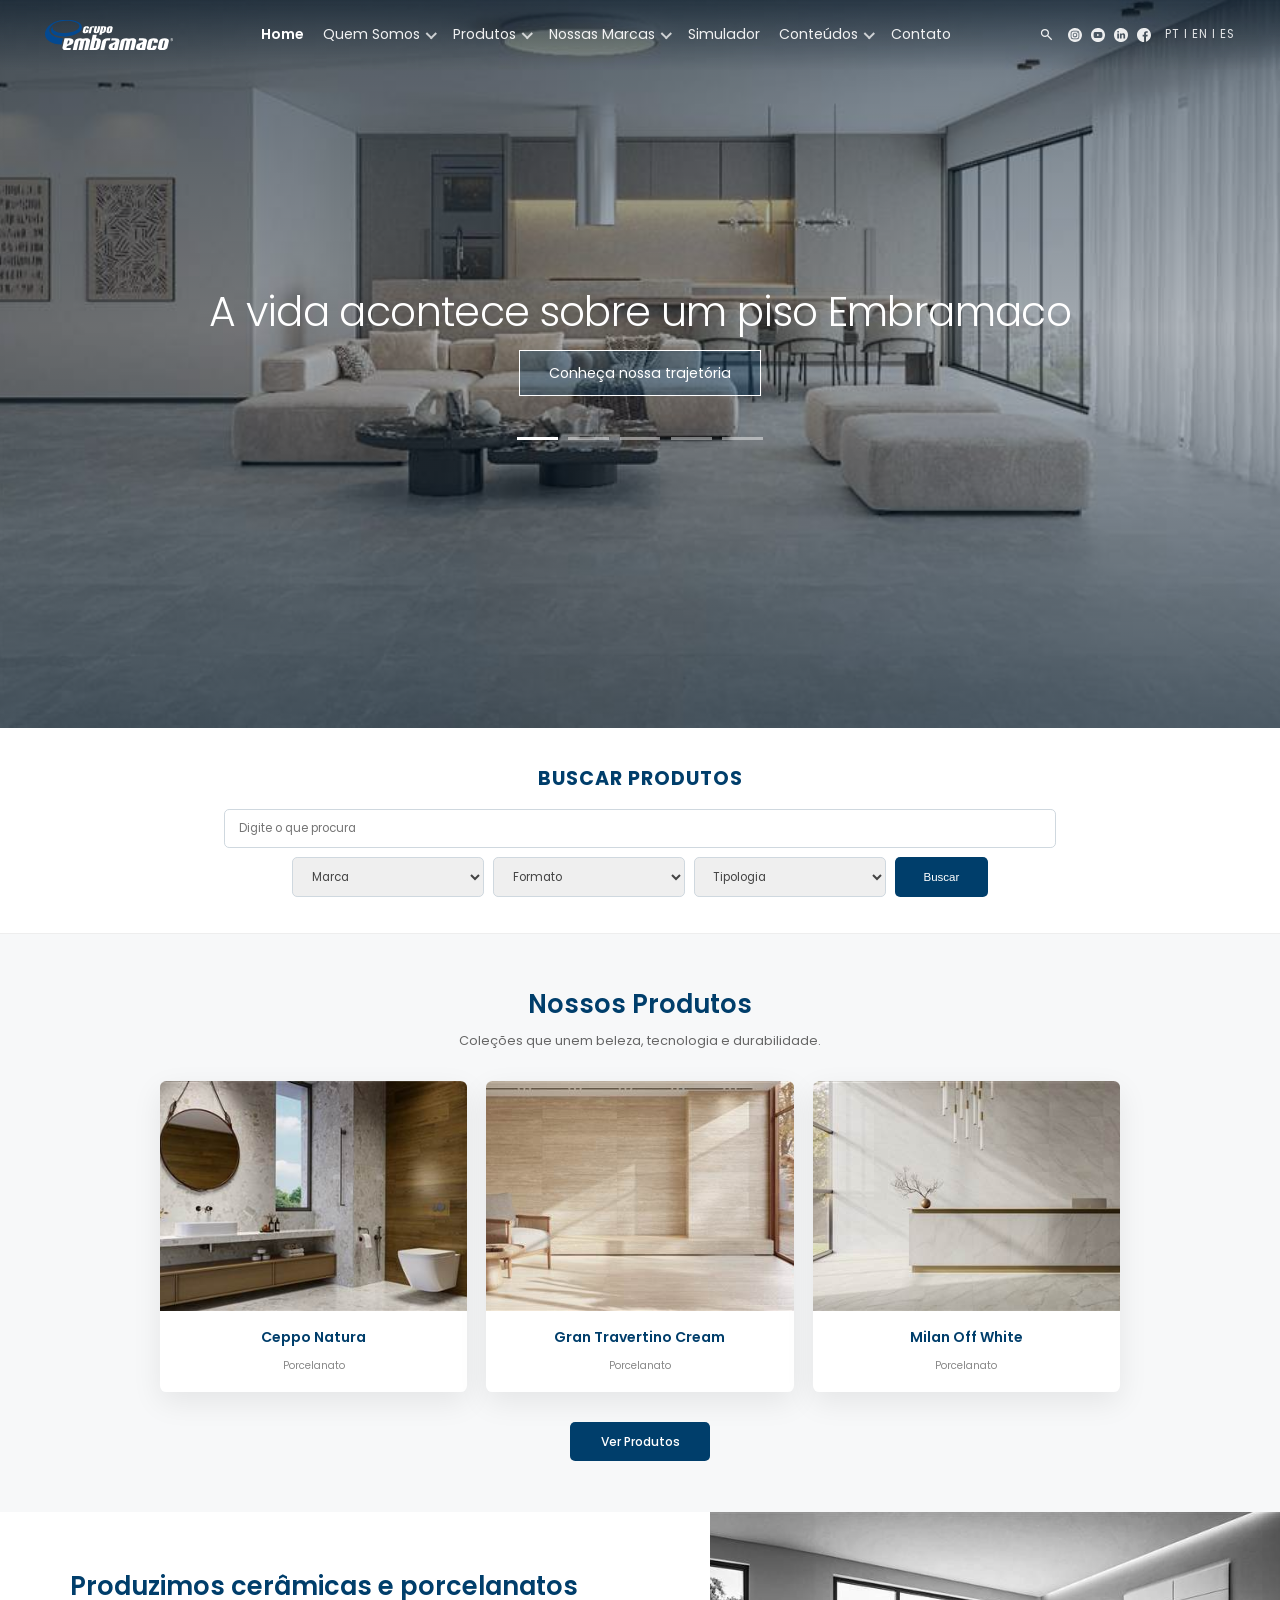
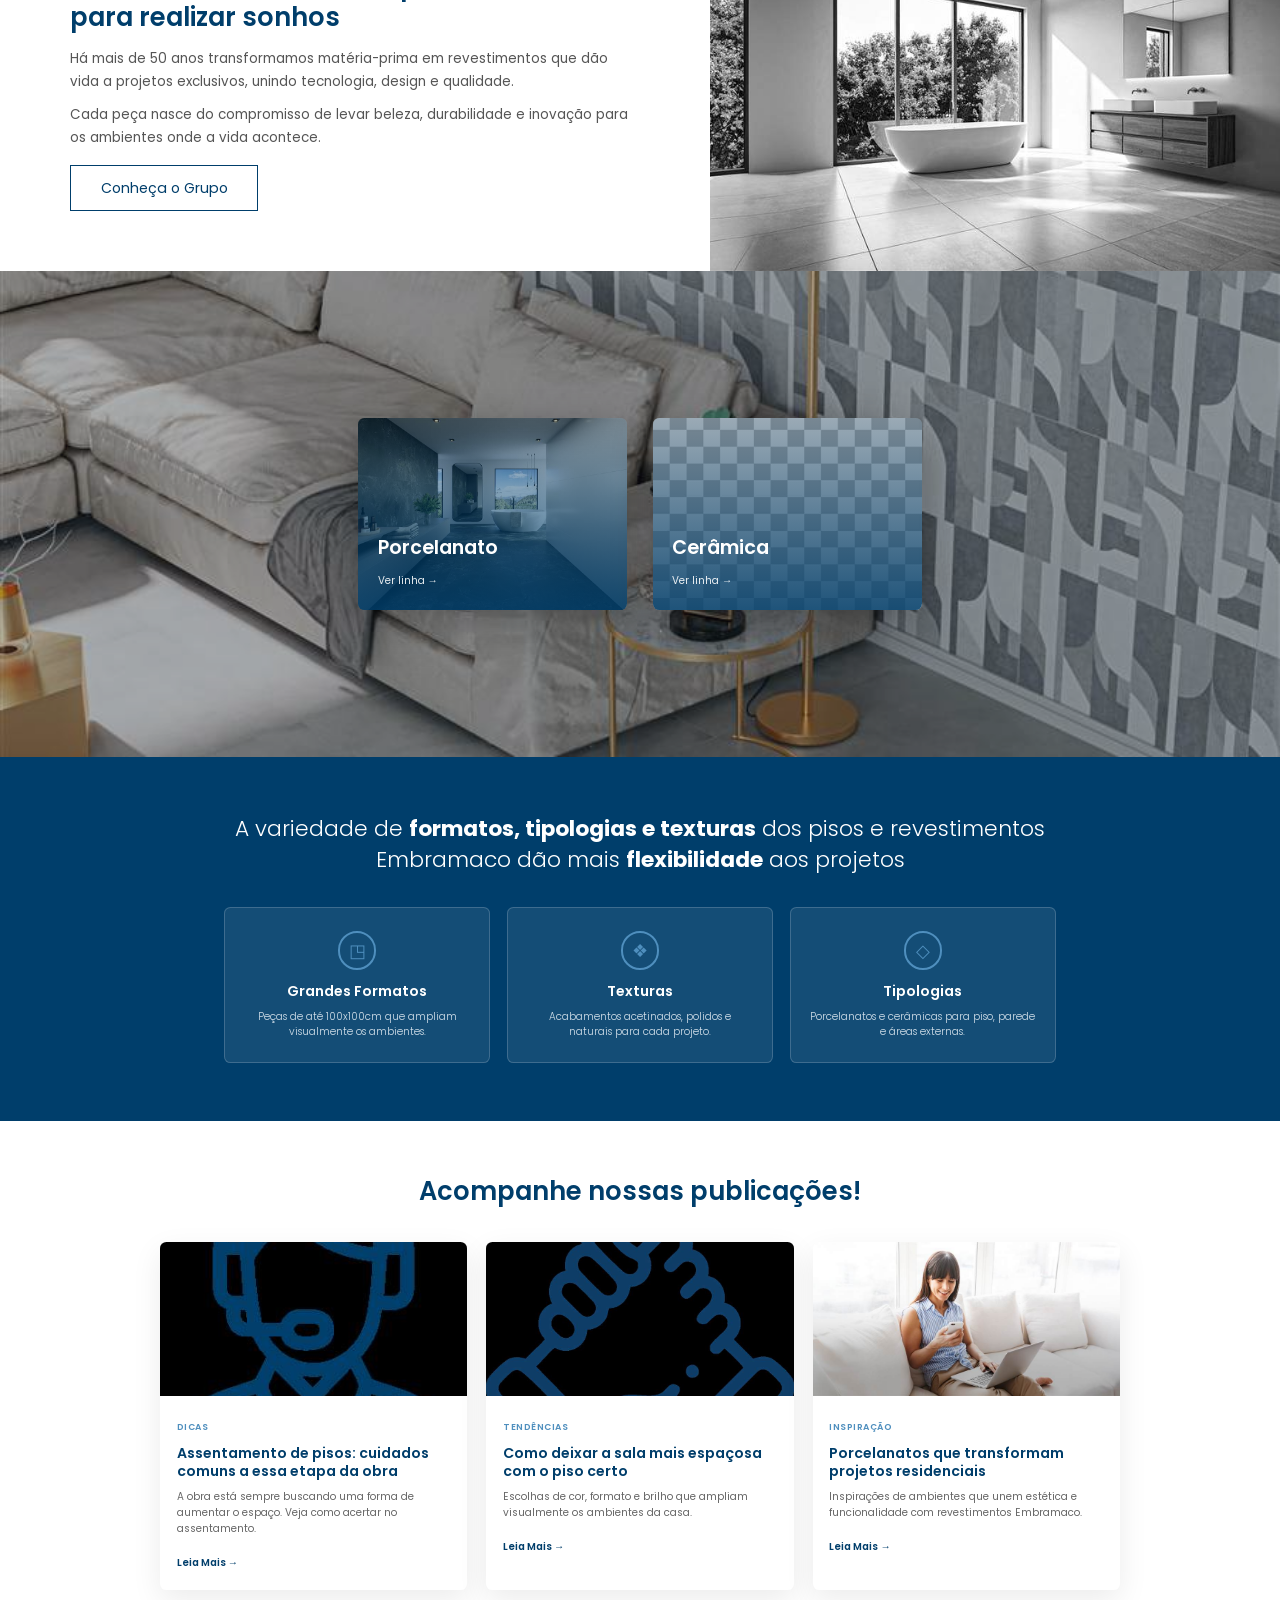
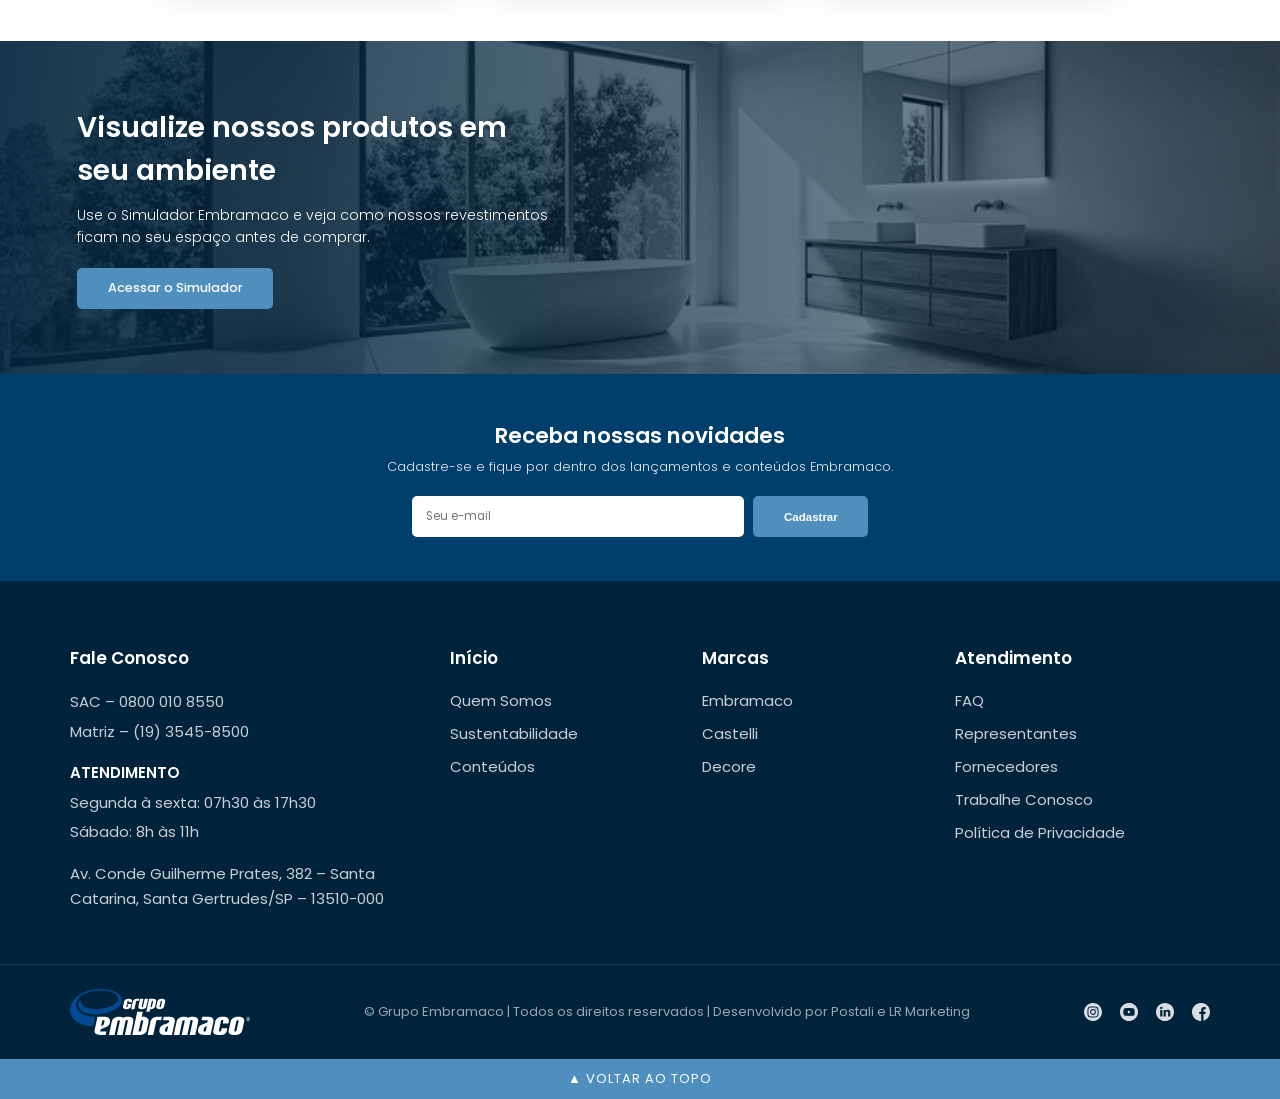
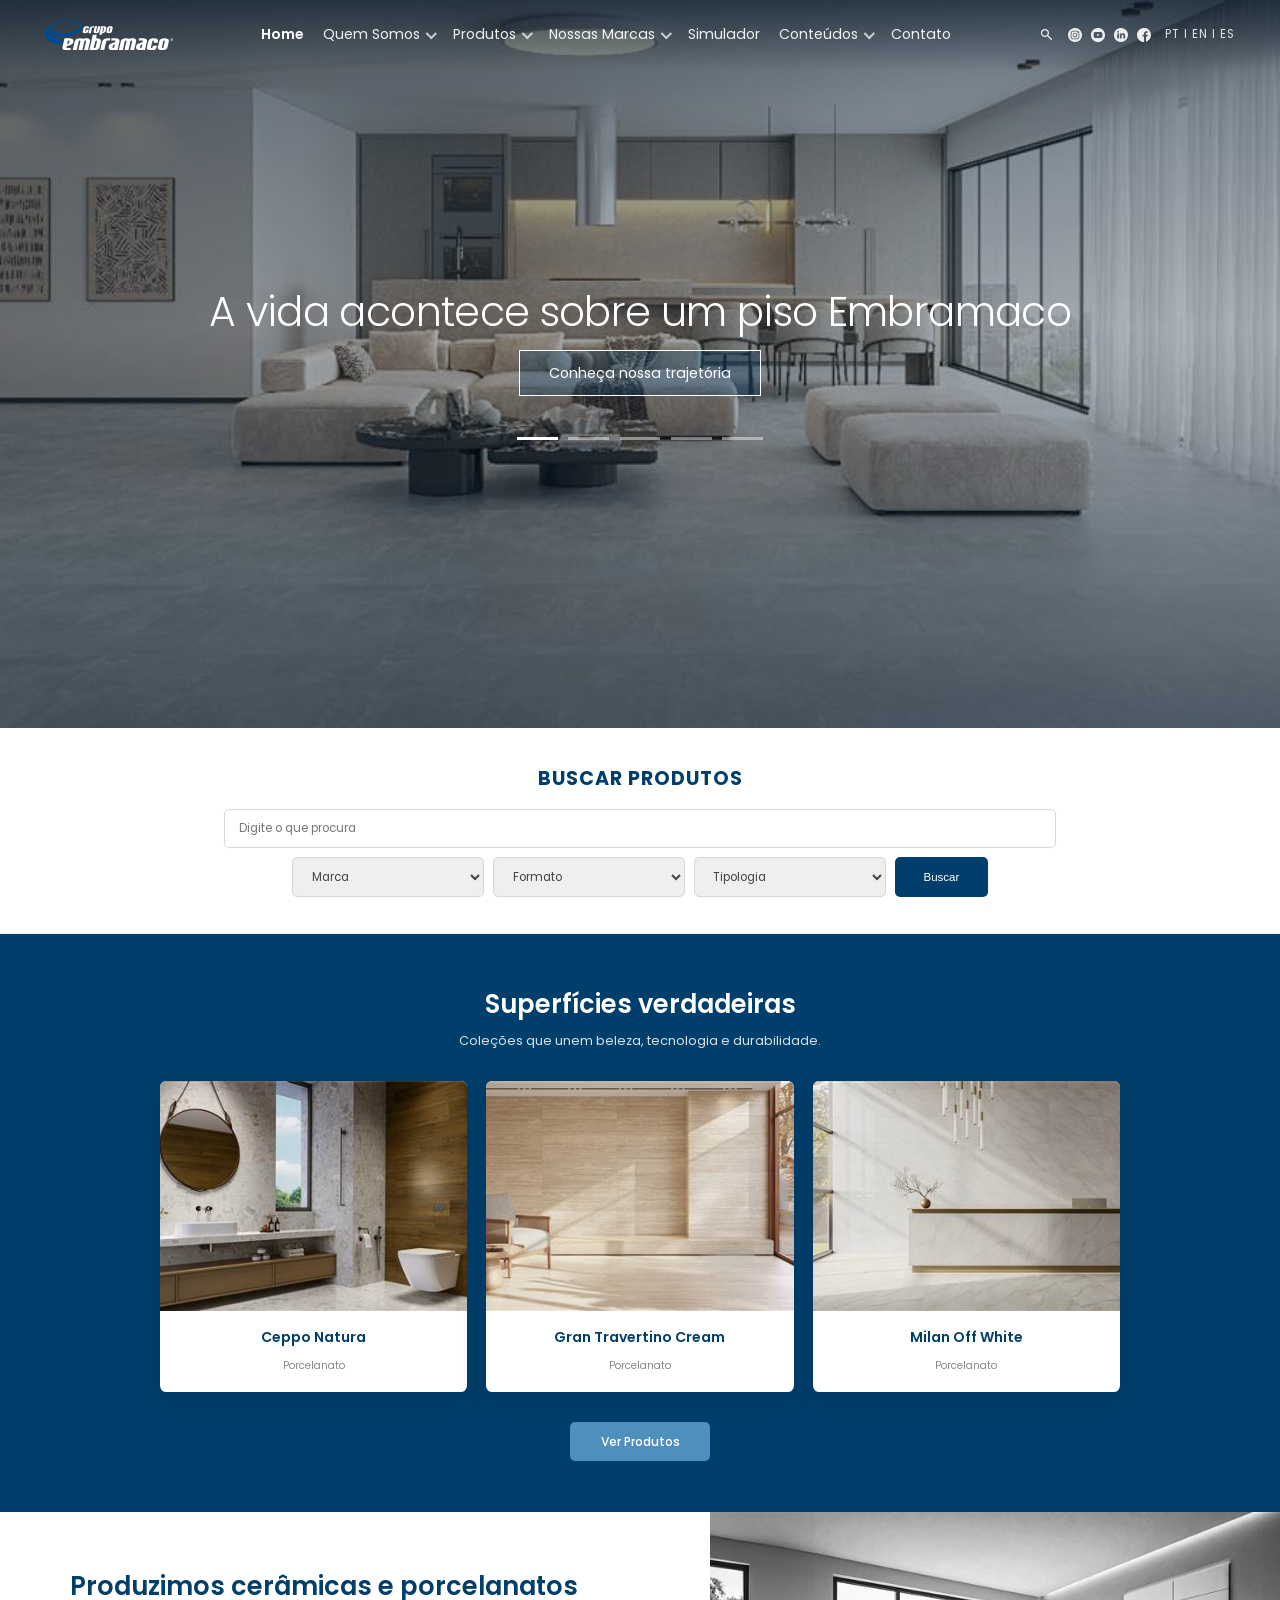
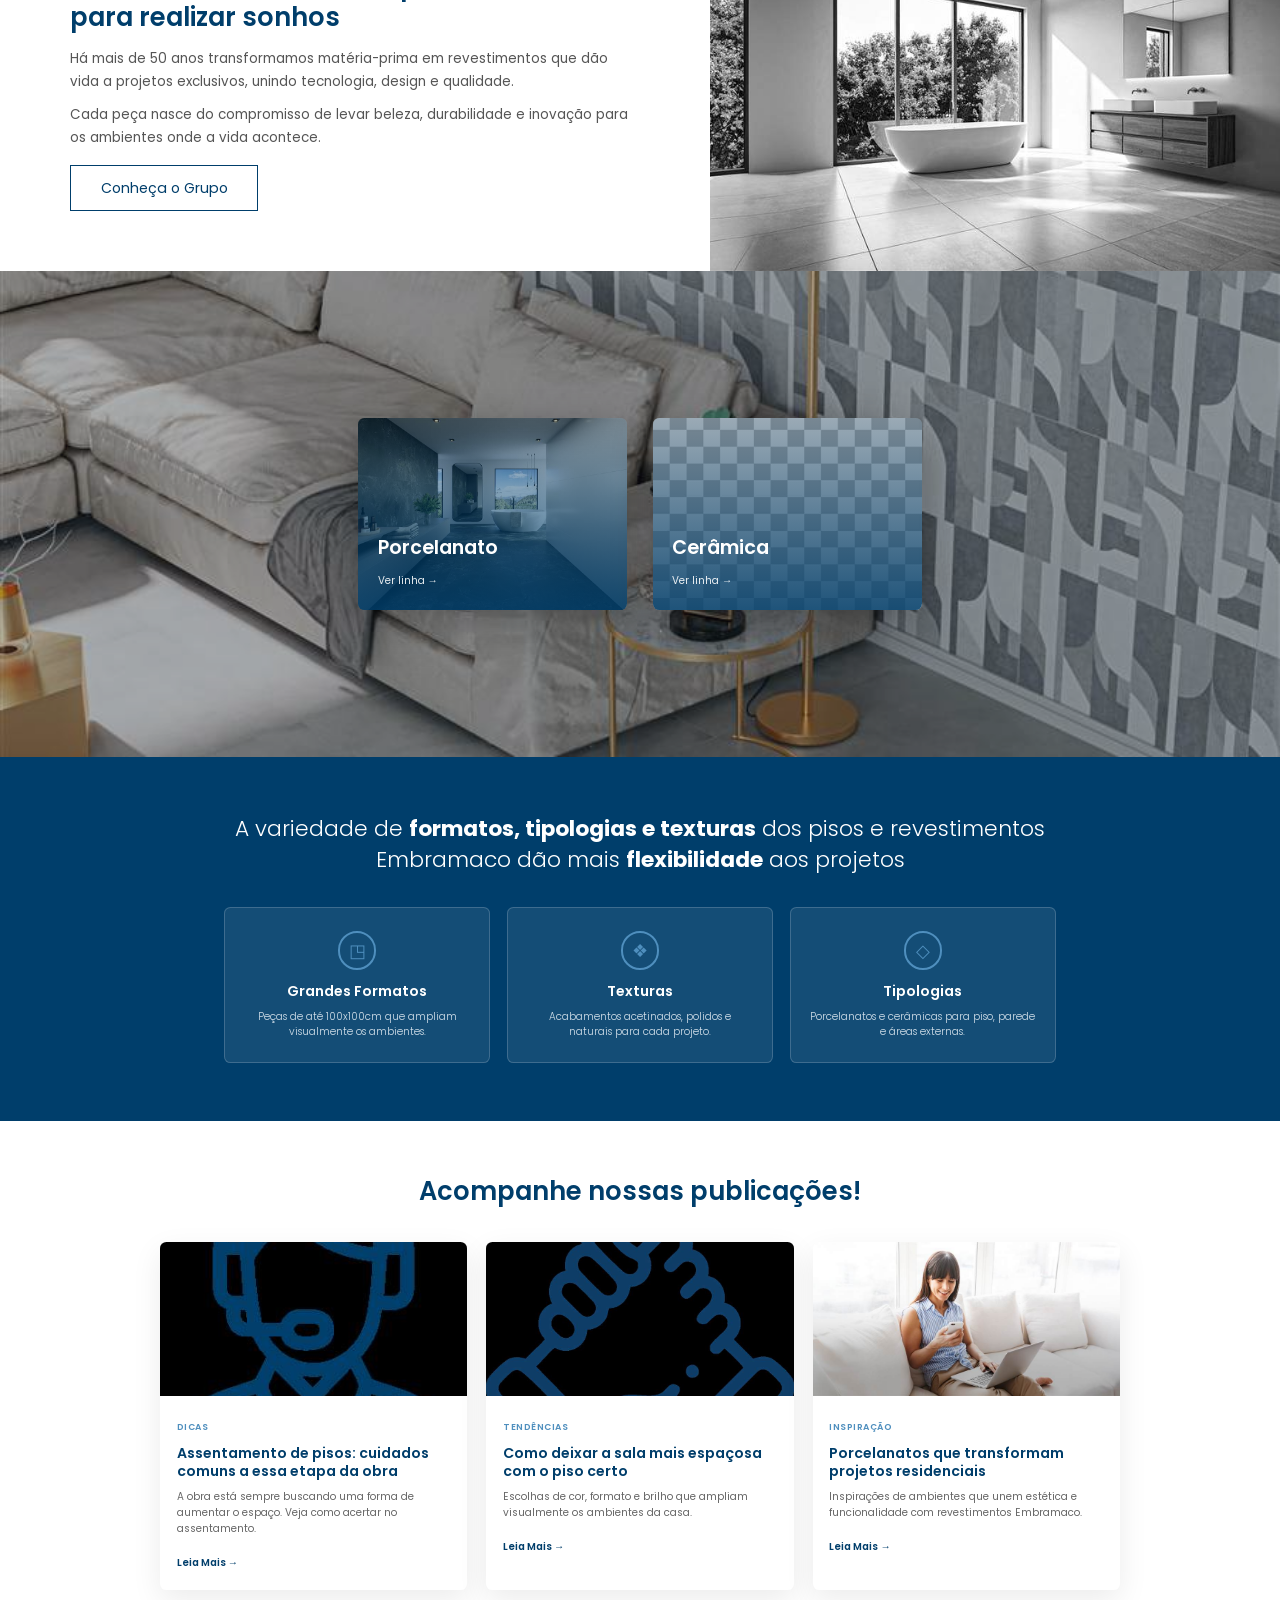
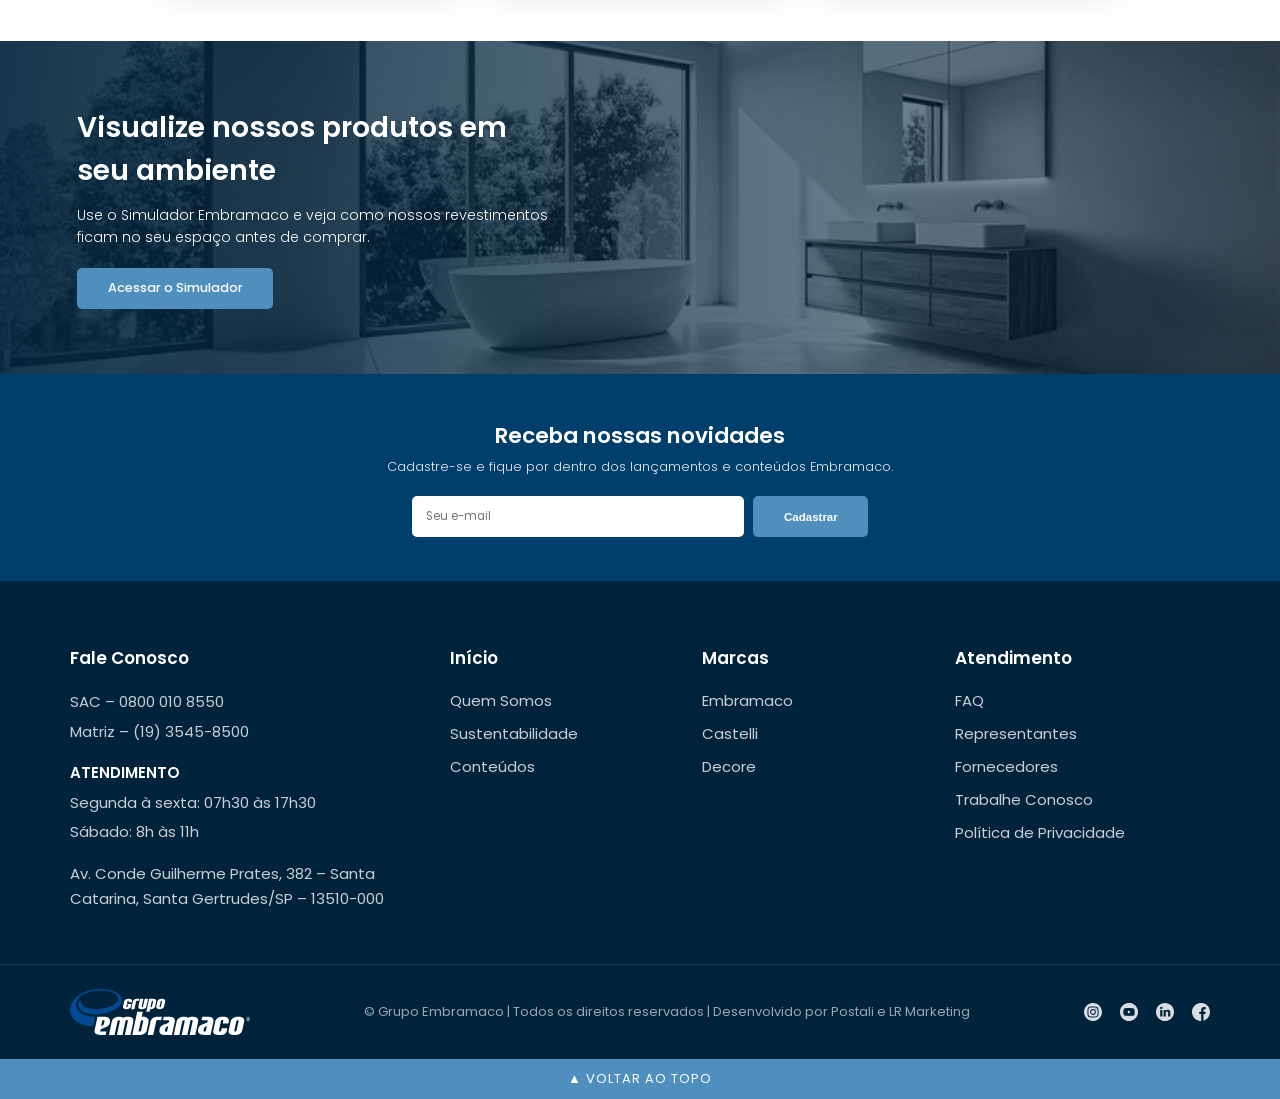
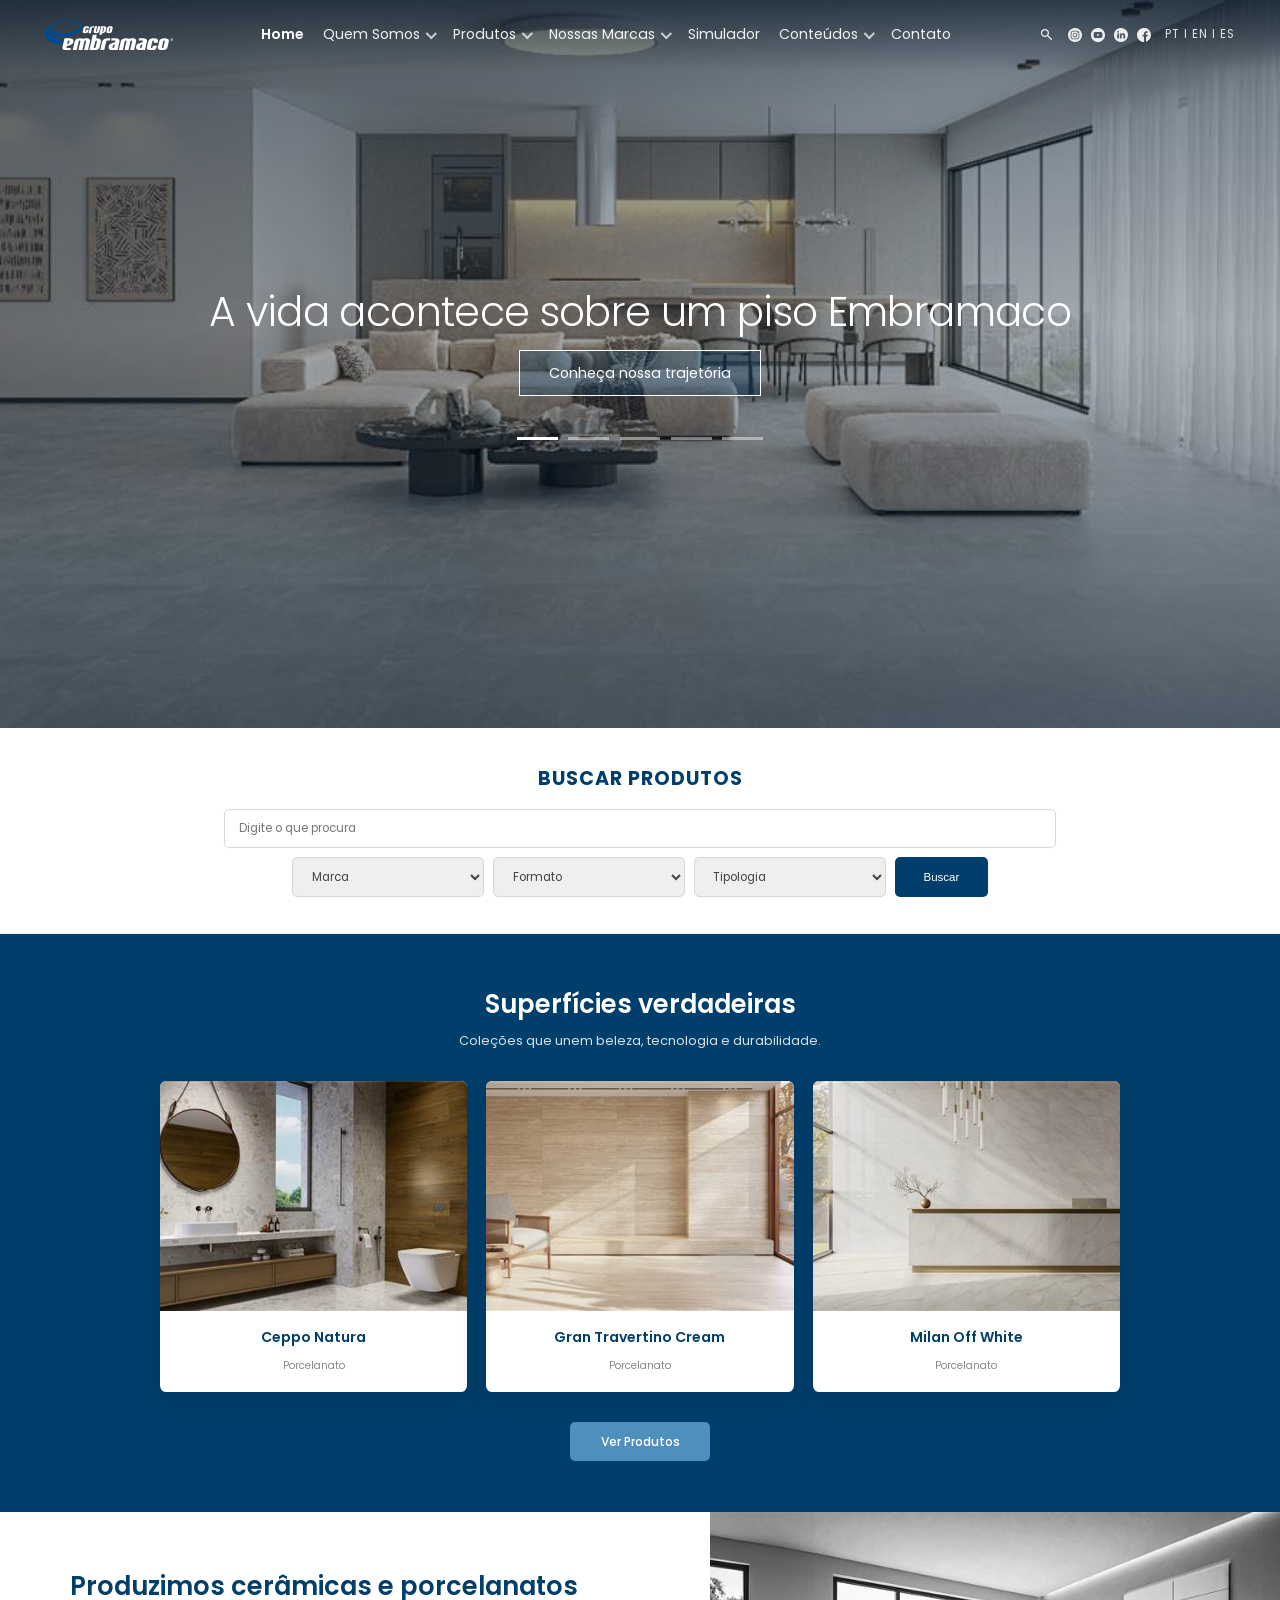
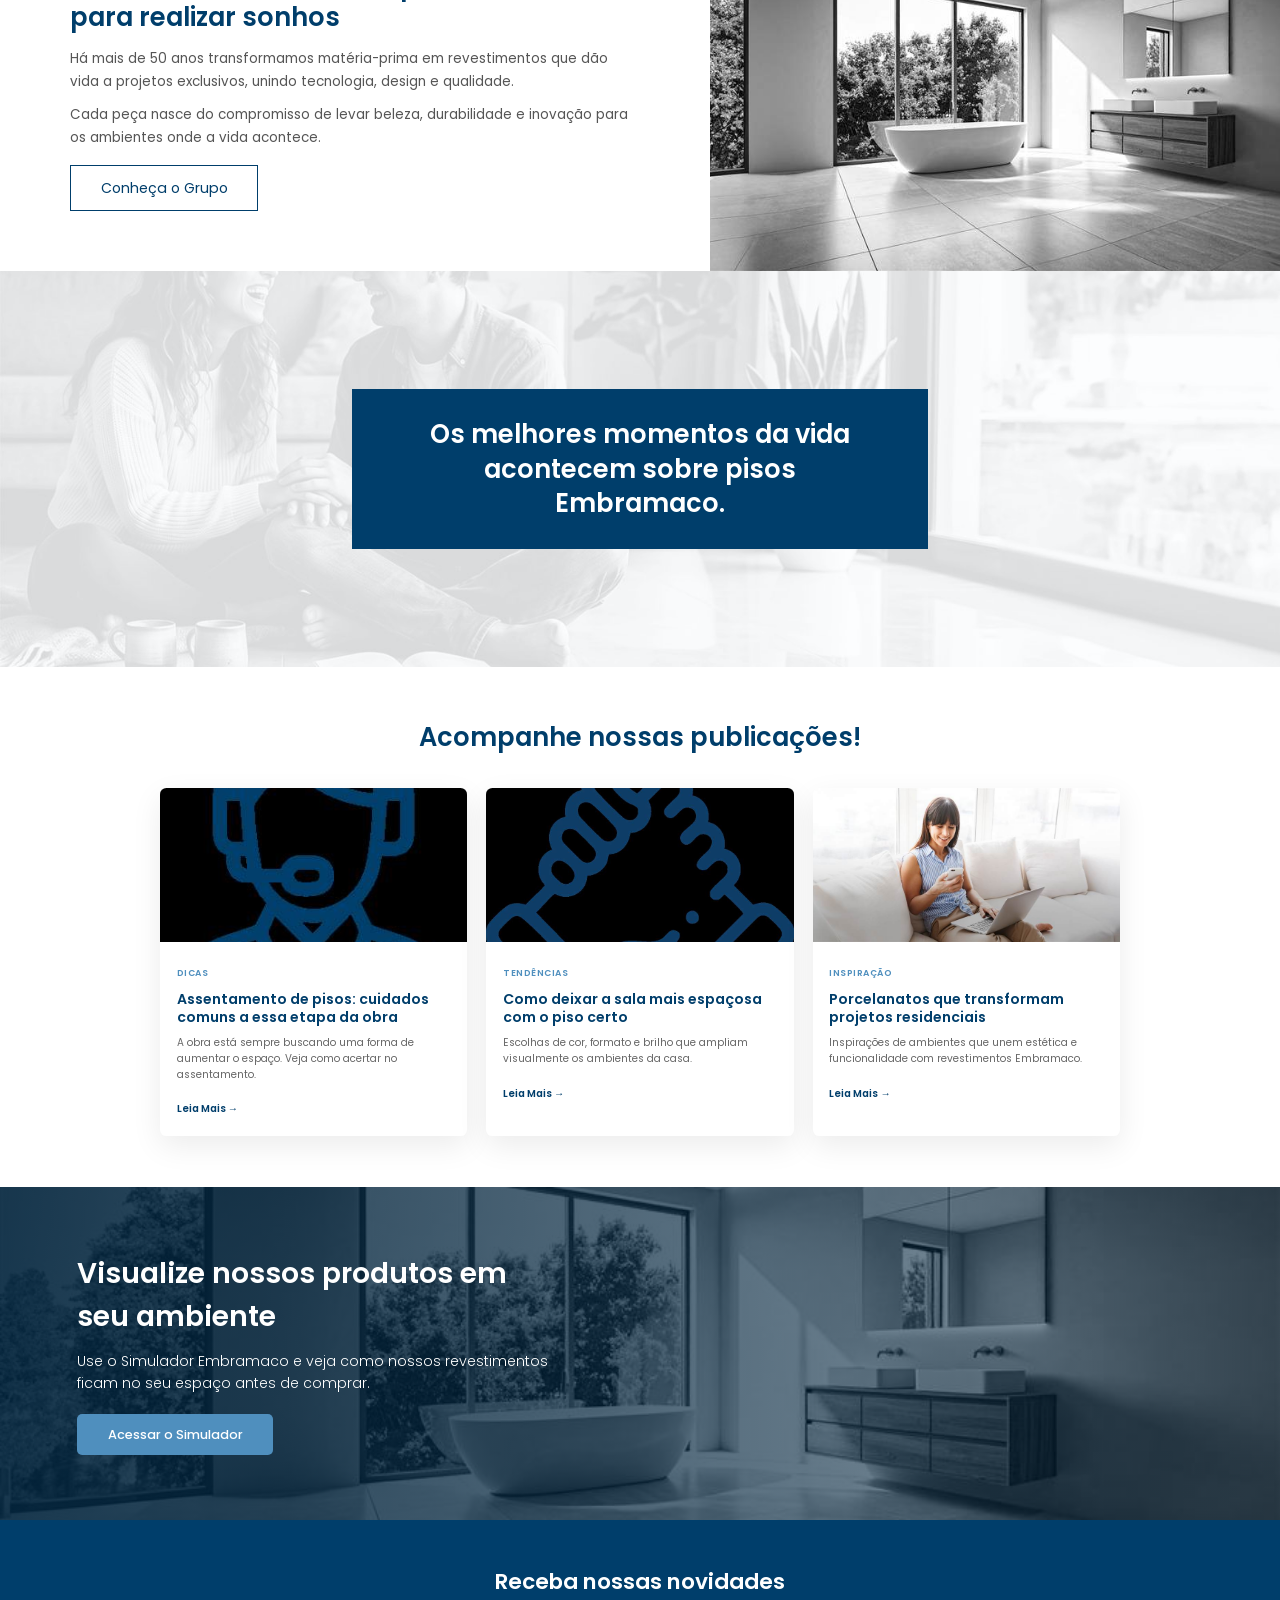
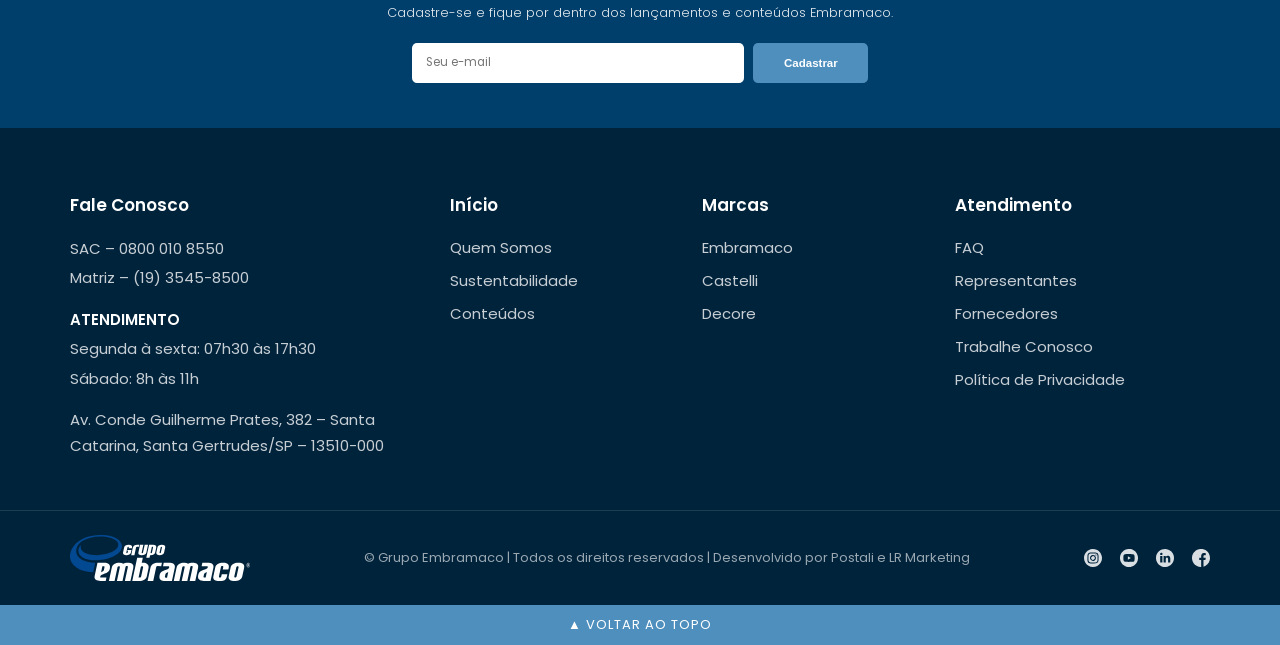
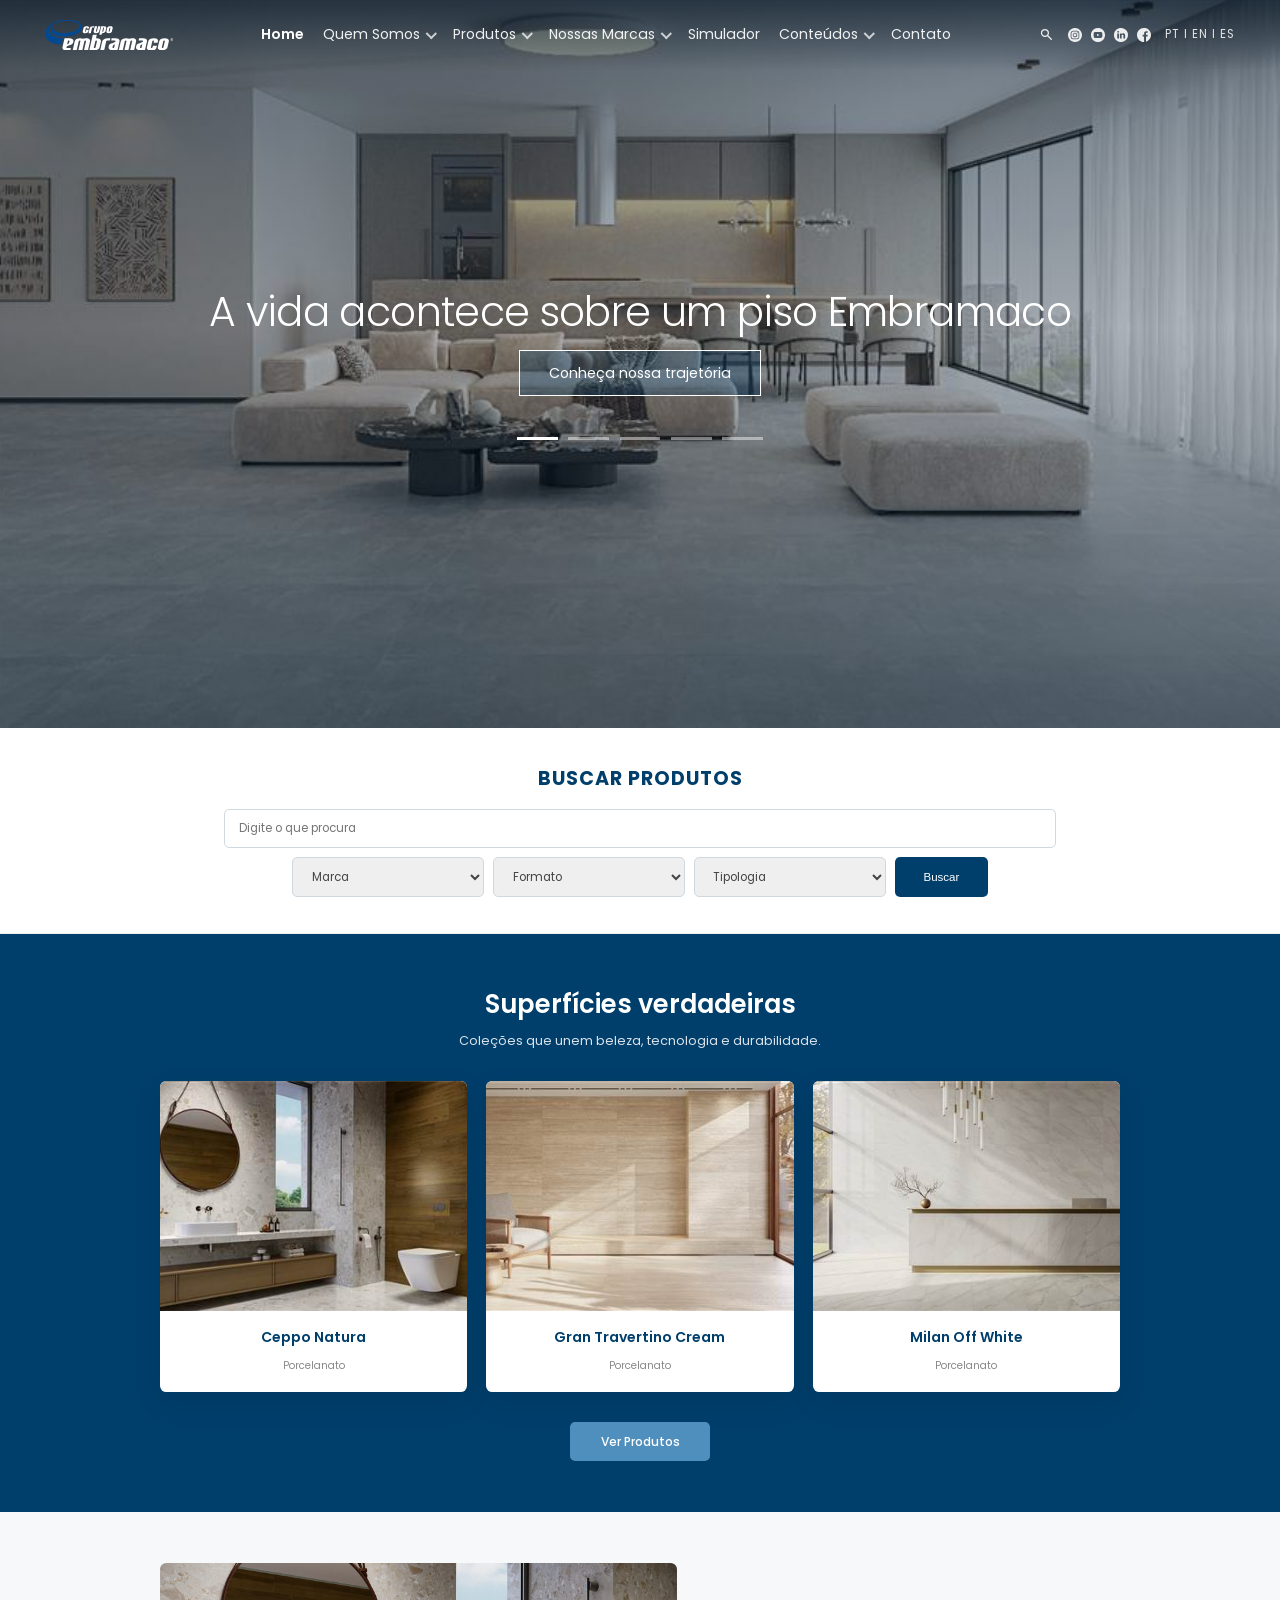
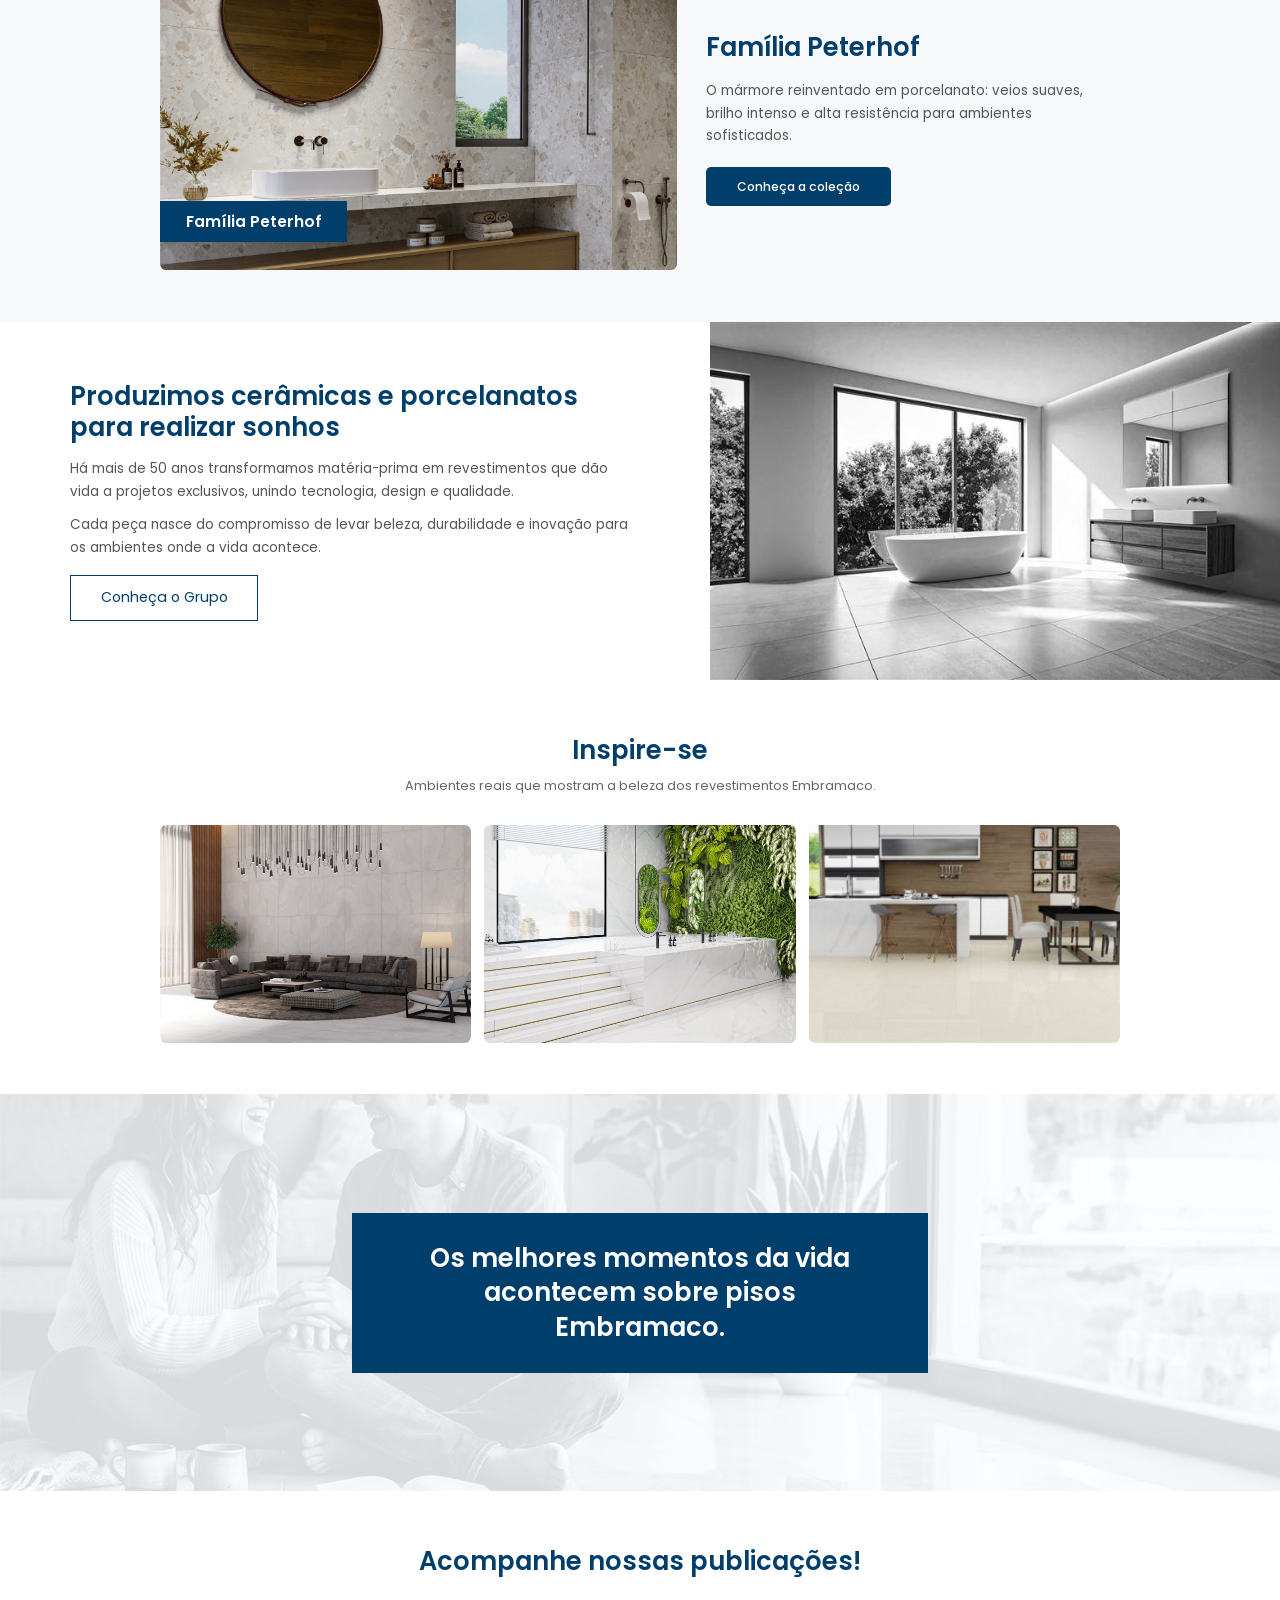
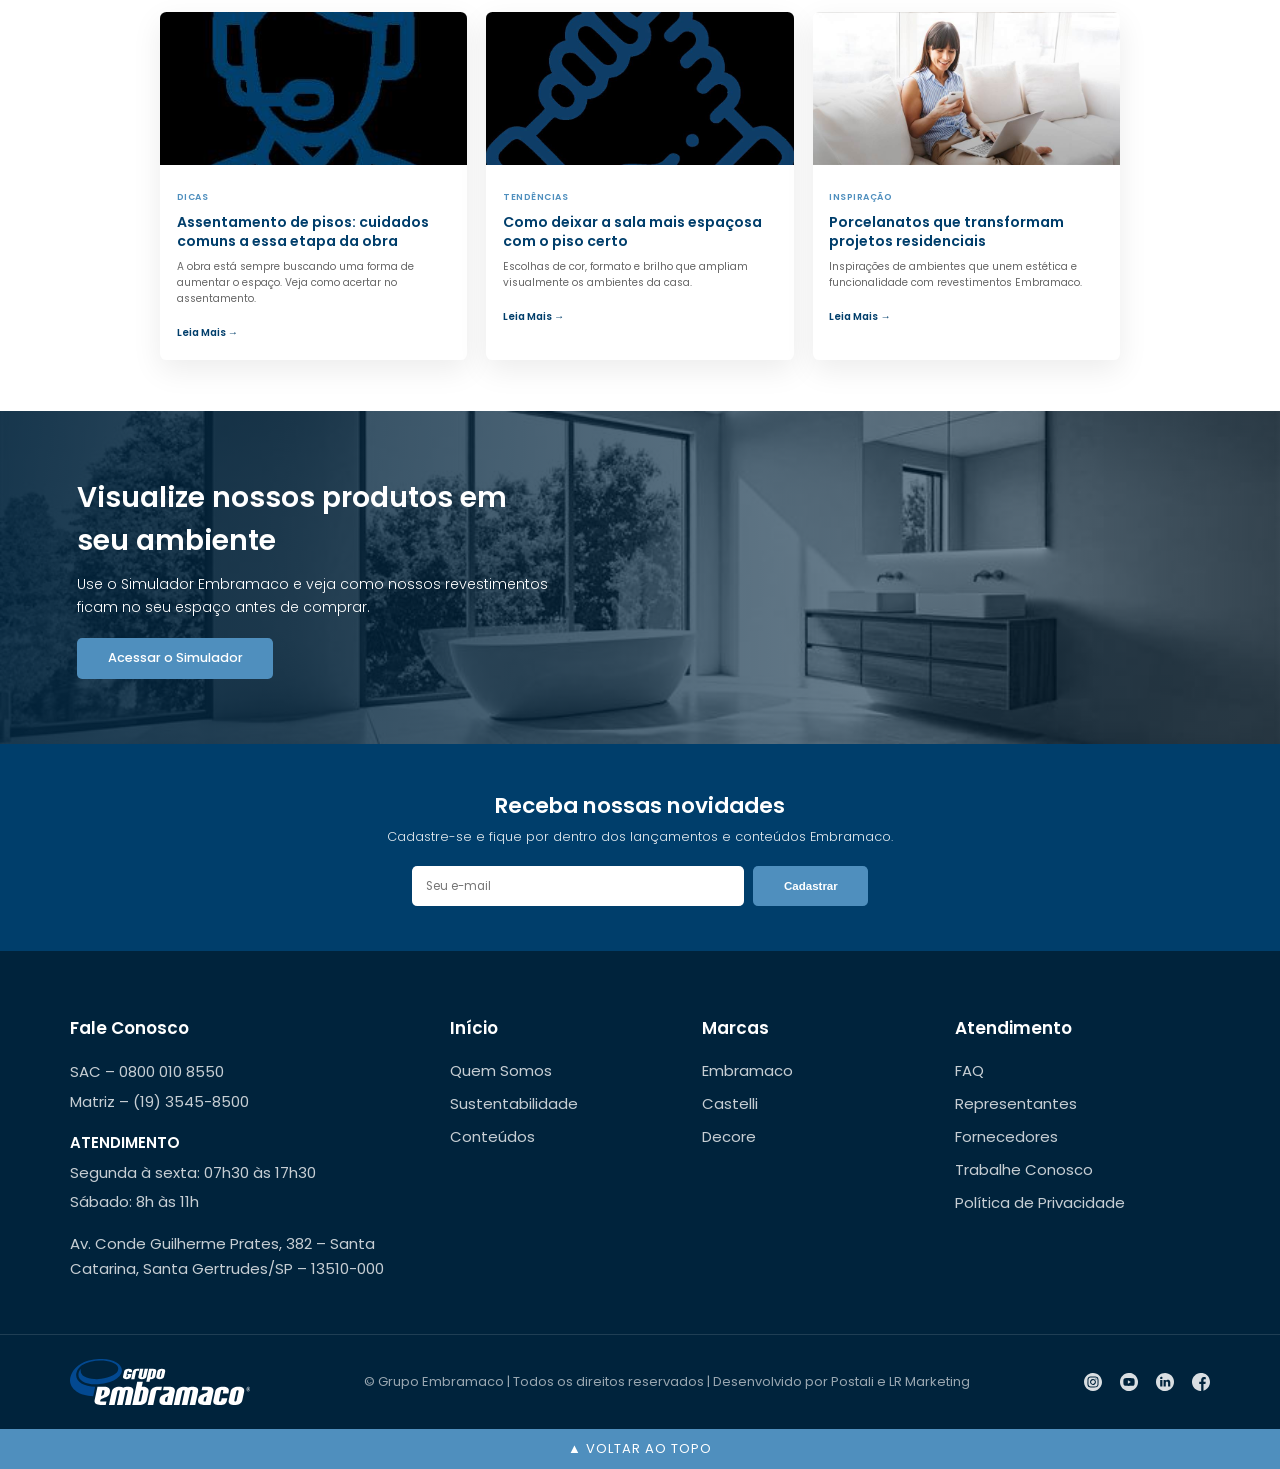
